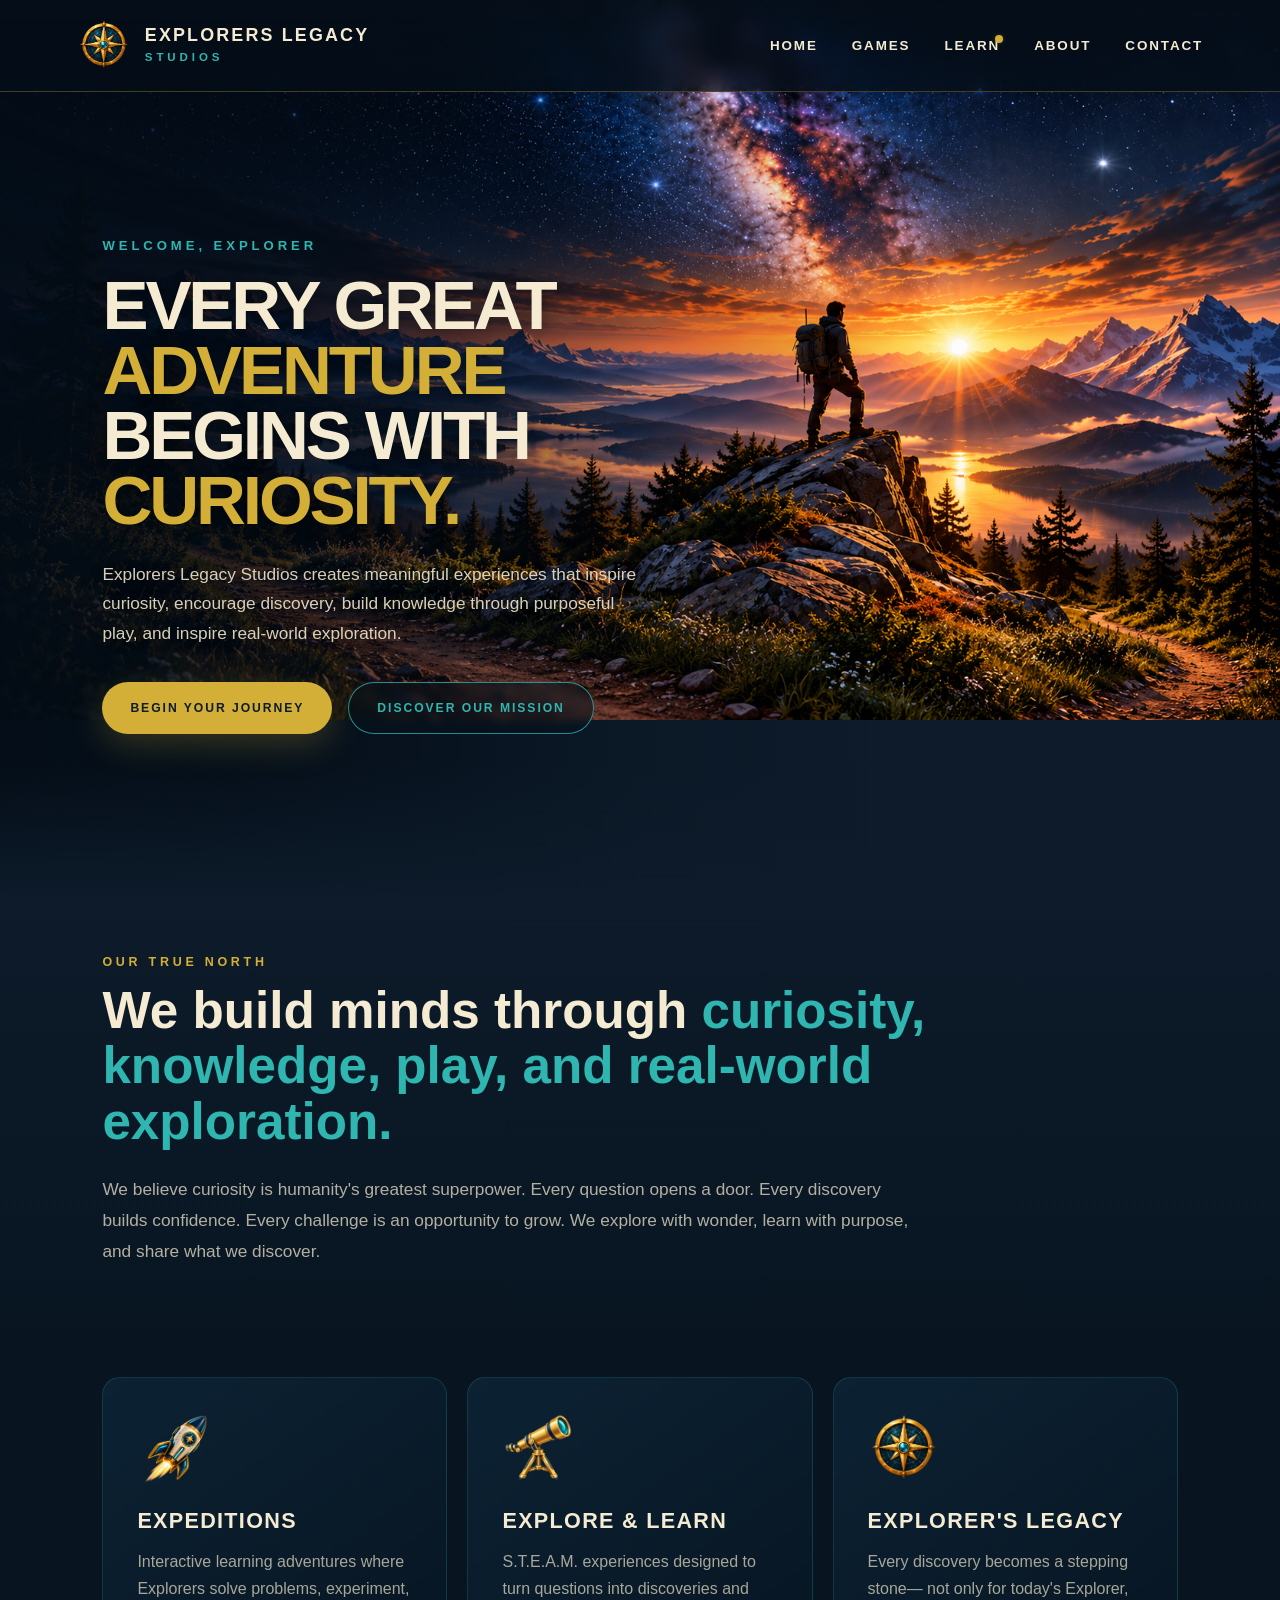
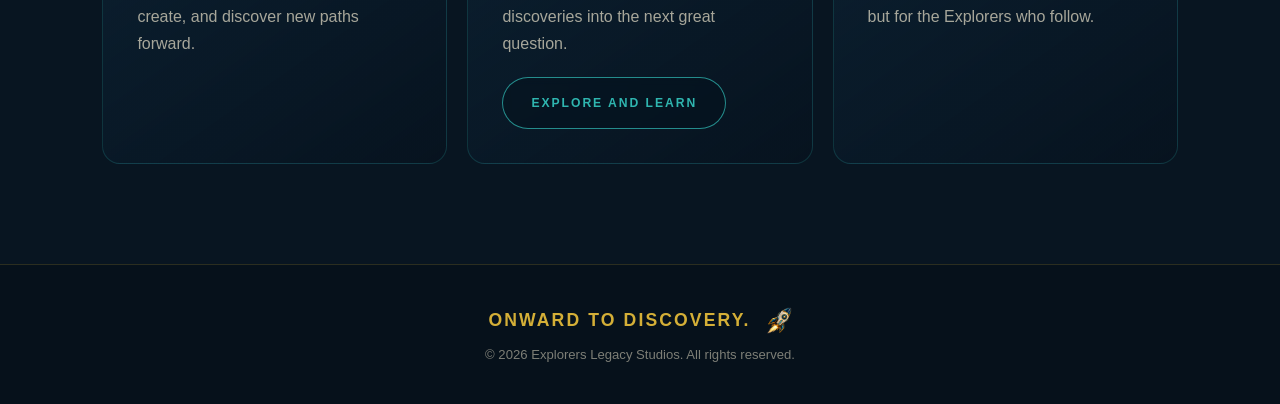
==== index.html @ c5f92fa6 "Position new-content indicator at the upper-right corner of Learn's final letter" ====
<!DOCTYPE html>
<html lang="en">

<head>
  <meta charset="UTF-8">

  <meta
    name="viewport"
    content="width=device-width, initial-scale=1.0"
  >

  <title>
    Explorers Legacy Studios | Onward to Discovery
  </title>

  <meta
    name="description"
    content="Explorers Legacy Studios builds minds through curiosity, knowledge, play, and real-world exploration."
  >

  <style>

    /* =========================================================
       EXPLORERS LEGACY STUDIOS
       OFFICIAL WEBSITE
       Homepage v2.0
       ========================================================= */

    :root {

      --deep-space: #0D1B2A;
      --ocean-blue: #1B4F72;
      --discovery-teal: #2FB6B0;
      --explorer-gold: #D4AF37;
      --maple-ivory: #F4EBD2;
      --white: #FFFFFF;

      --nav-height: 92px;
    }


    /* =========================================================
       GLOBAL
       ========================================================= */

    * {
      box-sizing: border-box;
      margin: 0;
      padding: 0;
    }

    html {
      scroll-behavior: smooth;
    }

    body {

      min-height: 100vh;

      background:
        var(--deep-space);

      color:
        var(--maple-ivory);

      font-family:
        Arial,
        Helvetica,
        sans-serif;

      overflow-x: hidden;
    }

    a {
      color: inherit;
      text-decoration: none;
    }


    /* =========================================================
       NAVIGATION
       ========================================================= */

    .site-header {

      position: fixed;

      top: 0;
      left: 0;

      width: 100%;
      height: var(--nav-height);

      z-index: 1000;

      display: flex;

      align-items: center;
      justify-content: space-between;

      padding:
        0 6%;

      background:
        linear-gradient(
          180deg,
          rgba(5, 14, 24, 0.94),
          rgba(5, 14, 24, 0.70)
        );

      border-bottom:
        1px solid
        rgba(212, 175, 55, 0.30);

      backdrop-filter:
        blur(8px);
    }


    /* =========================================================
       BRAND
       ========================================================= */

    .brand {

      display: flex;

      align-items: center;

      gap: 14px;
    }


    /*
       Temporary compass mark.

       We will replace this with the official
       Explorer's Legacy emblem asset.
    */

    .compass-mark {

    position: relative;

    width: 54px;
    height: 54px;

    display: grid;

    place-items: center;
}

.brand-copy {

      display: flex;

      flex-direction:
        column;

      line-height:
        1;
    }
      
 .compass-mark img {
    width: 54px;
    height: 54px;
    object-fit: contain;
    display: block;
}

    .brand-name {

      color:
        var(--maple-ivory);

      font-size:
        1.12rem;

      font-weight:
        800;

      letter-spacing:
        0.12em;

      text-transform:
        uppercase;
    }


    .brand-subtitle {

      margin-top:
        7px;

      color:
        var(--discovery-teal);

      font-size:
        0.72rem;

      font-weight:
        700;

      letter-spacing:
        0.34em;

      text-transform:
        uppercase;
    }


    /* =========================================================
       MAIN NAVIGATION
       ========================================================= */

    .main-nav {

      display:
        flex;

      align-items:
        center;

      gap:
        34px;
    }


    .main-nav a {

      position:
        relative;

      padding:
        12px 0;

      color:
        var(--maple-ivory);

      font-size:
        0.84rem;

      font-weight:
        700;

      letter-spacing:
        0.14em;

      text-transform:
        uppercase;

      transition:
        color 0.25s ease;
    }


    .main-nav a::after {

      content: "";

      position:
        absolute;

      left:
        0;

      bottom:
        4px;

      width:
        0;

      height:
        2px;

      background:
        var(--explorer-gold);

      transition:
        width 0.25s ease;
    }


    .main-nav a:hover {

      color:
        var(--explorer-gold);
    }


    .main-nav a:hover::after {

      width:
        100%;
    }


    /* =========================================================
       HERO
       ========================================================= */

    .hero {

      position:
        relative;

      min-height:
    100vh;

      display:
        flex;

      align-items:
        center;

      padding:

        calc(var(--nav-height) + 45px)

        8%

        65px;

      overflow:
        hidden;

      /*
         OFFICIAL HOMEPAGE HERO ARTWORK
      */

      background-image:

        linear-gradient(
          90deg,

          rgba(3, 12, 22, 0.92) 0%,

          rgba(3, 12, 22, 0.82) 18%,

          rgba(3, 12, 22, 0.54) 34%,

          rgba(3, 12, 22, 0.15) 51%,

          rgba(3, 12, 22, 0.00) 70%
        ),

        url(
    "assets/images/els-homepage-hero.png"
);

background-size:
    100% auto;

background-position:
    center top;

      background-repeat:
        no-repeat;

      background-color:
        var(--deep-space);
    }


    /*
       Subtle bottom fade allows the hero
       to transition naturally into the
       next section.
    */

    .hero::after {

      content: "";

      position:
        absolute;

      left:
        0;

      right:
        0;

      bottom:
        0;

      height:
        140px;

      pointer-events:
        none;

      background:

        linear-gradient(
          to bottom,

          rgba(13, 27, 42, 0),

          var(--deep-space)
        );
    }


    /* =========================================================
       HERO CONTENT
       ========================================================= */

    .hero-content {

      position:
        relative;

      z-index:
        10;

      width:
        min(620px, 100%);
    }


    .eyebrow {

      margin-bottom:
        20px;

      color:
        var(--discovery-teal);

      font-size:
        0.82rem;

      font-weight:
        800;

      letter-spacing:
        0.30em;

      text-transform:
        uppercase;
    }


    .hero h1 {

      max-width:
        620px;

      color:
        var(--maple-ivory);

      font-size:
        clamp(
          3rem,
          5.4vw,
          5.9rem
        );

      line-height:
        0.94;

      letter-spacing:
        -0.045em;

      text-transform:
        uppercase;

      text-shadow:
        0 3px 18px
        rgba(0, 0, 0, 0.45);
    }


    .hero h1 .gold {

      color:
        var(--explorer-gold);
    }


    .hero-description {

      max-width:
        550px;

      margin-top:
        27px;

      color:
        rgba(244, 235, 210, 0.88);

      font-size:
        clamp(
          1rem,
          1.35vw,
          1.18rem
        );

      line-height:
        1.7;

      text-shadow:
        0 2px 12px
        rgba(0, 0, 0, 0.65);
    }


    /* =========================================================
       HERO BUTTONS
       ========================================================= */

    .hero-actions {

      display:
        flex;

      flex-wrap:
        wrap;

      gap:
        16px;

      margin-top:
        34px;
    }


    .button {

      display:
        inline-flex;

      align-items:
        center;

      justify-content:
        center;

      min-height:
        52px;

      padding:
        0 28px;

      border-radius:
        999px;

      font-size:
        0.76rem;

      font-weight:
        900;

      letter-spacing:
        0.16em;

      text-transform:
        uppercase;

      transition:

        transform 0.20s ease,

        box-shadow 0.20s ease,

        background 0.20s ease;
    }


    .button-primary {

      background:
        var(--explorer-gold);

      color:
        var(--deep-space);

      box-shadow:
        0 10px 35px
        rgba(212, 175, 55, 0.24);
    }


    .button-primary:hover {

      transform:
        translateY(-2px);

      box-shadow:
        0 14px 42px
        rgba(212, 175, 55, 0.38);
    }


    .button-secondary {

      border:
        1px solid
        rgba(47, 182, 176, 0.75);

      color:
        var(--discovery-teal);

      background:
        rgba(5, 18, 29, 0.52);

      backdrop-filter:
        blur(4px);
    }


    .button-secondary:hover {

      transform:
        translateY(-2px);

      background:
        rgba(47, 182, 176, 0.12);
    }


    /* =========================================================
       TRUE NORTH
       ========================================================= */

    .true-north {
    position: relative;
    z-index: 20;

    padding: 55px 8% 90px;

    background:
        linear-gradient(
            180deg,
            var(--deep-space),
            #081521
        );
}


    .section-inner {

      width:
        min(1180px, 100%);

      margin:
        0 auto;
    }


    .section-label {

      margin-bottom:
        14px;

      color:
        var(--explorer-gold);

      font-size:
        0.78rem;

      font-weight:
        800;

      letter-spacing:
        0.30em;

      text-transform:
        uppercase;
    }


    .true-north h2 {

      max-width:
        900px;

      color:
        var(--maple-ivory);

      font-size:
        clamp(
          2rem,
          4vw,
          4rem
        );

      line-height:
        1.08;
    }


    .true-north h2 span {

      color:
        var(--discovery-teal);
    }


    .true-north p {

      max-width:
        820px;

      margin-top:
        25px;

      color:
        rgba(244, 235, 210, 0.72);

      font-size:
        1.08rem;

      line-height:
        1.8;
    }


    /* =========================================================
       DISCOVERY PATHS
       ========================================================= */

    .discoveries {

      padding:
        20px 8% 100px;

      background:
        #081521;
    }


    .discovery-grid {

      display:
        grid;

      grid-template-columns:
        repeat(3, 1fr);

      gap:
        20px;

      width:
        min(1180px, 100%);

      margin:
        0 auto;
    }


    .discovery-card {

      min-height:
        260px;

      padding:
        34px;

      border:
        1px solid
        rgba(47, 182, 176, 0.20);

      border-radius:
        18px;

      background:

        linear-gradient(
          145deg,

          rgba(27, 79, 114, 0.23),

          rgba(7, 19, 31, 0.88)
        );

      transition:

        transform 0.25s ease,

        border-color 0.25s ease;
    }


    .discovery-card:hover {

      transform:
        translateY(-5px);

      border-color:
        rgba(212, 175, 55, 0.55);
    }


    .card-icon {

      margin-bottom:
        24px;

      color:
        var(--explorer-gold);

      font-size:
        2rem;
    }

    .card-icon-image {
    width: 72px;
    height: 72px;
    object-fit: contain;
    display: block;
}

    .discovery-card h3 {

      margin-bottom:
        14px;

      color:
        var(--maple-ivory);

      font-size:
        1.35rem;

      text-transform:
        uppercase;

      letter-spacing:
        0.06em;
    }


    .discovery-card p {

      color:
        rgba(244, 235, 210, 0.67);

      line-height:
        1.7;
    }


    /* =========================================================
       FOOTER
       ========================================================= */

    footer {

      padding:
        42px 8%;

      text-align:
        center;

      background:
        #06111b;

      border-top:
        1px solid
        rgba(212, 175, 55, 0.18);
    }


    .footer-motto {

      color:
        var(--explorer-gold);

      font-size:
        1.1rem;

      font-weight:
        800;

      letter-spacing:
        0.12em;

      text-transform:
        uppercase;
    }
    .footer-rocket {
    width: 28px;
    height: 28px;
    object-fit: contain;
    vertical-align: middle;
    margin-left: 6px;
}


    .footer-copy {

      margin-top:
        12px;

      color:
        rgba(244, 235, 210, 0.50);

      font-size:
        0.82rem;
    }


    /* =========================================================
       TABLET
       ========================================================= */

    @media (max-width: 900px) {

      .site-header {

        height:
          auto;

        min-height:
          82px;

        padding:
          14px 5%;
      }


      .brand-name {

        font-size:
          0.90rem;
      }


      .brand-subtitle {

        font-size:
          0.61rem;
      }


      .main-nav {

        display:
          none;
      }


      .hero {

        padding:

          140px

          7%

          80px;

        background-position:
          62% center;

        background-image:

          linear-gradient(
            90deg,

            rgba(3, 12, 22, 0.94) 0%,

            rgba(3, 12, 22, 0.76) 40%,

            rgba(3, 12, 22, 0.20) 75%
          ),

          url(
            "assets/images/els-homepage-hero.png"
          );
      }


      .hero-content {

        width:
          min(560px, 100%);
      }


      .discovery-grid {

        grid-template-columns:
          1fr;
      }

    }


    /* =========================================================
       MOBILE
       ========================================================= */

    @media (max-width: 520px) {

      .compass-mark {
    width: 44px;
    height: 44px;
    font-size: 24px;
}

.compass-mark img {
    width: 44px;
    height: 44px;
}


      .brand-name {

        font-size:
          0.76rem;
      }


      .brand-subtitle {

        letter-spacing:
          0.20em;
      }


      .hero {

        min-height:
          100svh;

        background-position:
          61% center;

        background-image:

          linear-gradient(
            90deg,

            rgba(3, 12, 22, 0.94),

            rgba(3, 12, 22, 0.72)
          ),

          url(
            "assets/images/els-homepage-hero.png"
          );
      }


      .hero h1 {

        font-size:
          clamp(
            2.65rem,
            14vw,
            4rem
          );
      }


      .hero-actions {

        flex-direction:
          column;
      }


      .button {

        width:
          100%;
      }

    }

  
/* Keep every navigation destination available at narrow widths. */
html { scroll-padding-top: calc(var(--nav-height) + 24px); }
.main-nav a { display: inline-flex; align-items: center; min-height: 44px; }
.site-header a:focus-visible { outline: 3px solid var(--explorer-gold); outline-offset: 3px; border-radius: 4px; }
@media (max-width: 900px) {
  .site-header { position: relative; height: auto; flex-direction: column; gap: 12px; padding: 14px 5%; background-color: var(--deep-space); }
  .main-nav { display: flex; width: 100%; flex-wrap: wrap; justify-content: center; gap: 4px; }
  .main-nav a { display: inline-flex; align-items: center; justify-content: center; min-height: 44px; padding: 0 8px; font-size: .8rem; letter-spacing: .08em; }
  .hero { padding-top: 48px; }
  html { scroll-padding-top: 16px; }
}

/* Portrait phone preview: reduce shading without changing landscape. */
@media (max-width: 600px) and (orientation: portrait) {
 .hero { background-image: linear-gradient(90deg, rgba(3,12,22,0.41), rgba(3,12,22,0.28)), url("assets/images/els-homepage-hero.png"); }
}

/* Reveal the keyboard shortcut when focused. */
.skip-link { position: fixed; top: 12px; left: 12px; z-index: 2000; transform: translateY(calc(-100% - 24px)); padding: 12px 18px; background: #F4EBD2; color: #0D1B2A; font-weight: 700; border: 2px solid #0D1B2A; border-radius: 4px; }
.skip-link:focus { transform: none; outline: 3px solid #D4AF37; outline-offset: 3px; }
#main-content:focus { outline: 3px solid #D4AF37; outline-offset: -3px; }

#learn-newest-link{position:relative}.learn-label{line-height:1}.learn-final-letter{position:relative;display:inline-block}.main-nav .new-content-dot{position:absolute;right:-3px;top:-4px;width:8px;height:8px;border-radius:50%;background:#d4af37;box-shadow:0 0 5px rgba(212,175,55,.25);pointer-events:none}.new-content-dot[hidden]{display:none}
</style>
</head>


<body>
  <a class="skip-link" href="#main-content">Skip to content</a>


  <!-- =======================================================
       NAVIGATION
       ======================================================= -->

  <header class="site-header">

    <a
      class="brand"
      href="#home"
      aria-label="Explorers Legacy Studios Home"
    >

      <div class="compass-mark">
    <img
        src="assets/images/explorer_compass_circle.png"
        alt="Explorer's Compass"
    >
</div>

      <div class="brand-copy">

        <span class="brand-name">
          Explorers Legacy
        </span>

        <span class="brand-subtitle">
          Studios
        </span>

      </div>

    </a>


    <nav
      class="main-nav"
      aria-label="Main navigation"
    >

      <a href="#home">
        Home
      </a>

      <a href="#games">
        Games
      </a>

      <span class="nav-learn-group"><a id="learn-newest-link" href="learn.html#sky-viewpoint" data-content-version="learn-2026-10-08" aria-label="Learn: newest articles"><span class="learn-label">Lear<span class="learn-final-letter">n<span class="new-content-dot" aria-hidden="true"></span></span></span></a></span>

      <a href="about.html">
        About
      </a>

      <a href="#contact">
        Contact
      </a>

    </nav>

  </header>


  <!-- =======================================================
       HERO
       ======================================================= -->

  <main id="main-content" tabindex="-1">

    <section
      class="hero"
      id="home"
    >

      <div class="hero-content">

        <div class="eyebrow">
          Welcome, Explorer
        </div>


        <h1>

          Every Great

          <span class="gold">
            Adventure
          </span>

          Begins With

          <span class="gold">
            Curiosity.
          </span>

        </h1>


        <p class="hero-description">

          Explorers Legacy Studios creates meaningful
          experiences that inspire curiosity, encourage
          discovery, build knowledge through purposeful
          play, and inspire real-world exploration.

        </p>


        <div class="hero-actions">

          <a
            class="button button-primary"
            href="#games"
          >
            Begin Your Journey
          </a>


          <a
            class="button button-secondary"
            href="about.html"
          >
            Discover Our Mission
          </a>

        </div>

      </div>

    </section>


    <!-- =====================================================
         TRUE NORTH
         ===================================================== -->

    <section
      class="true-north"
      id="about"
    >

      <div class="section-inner">

        <div class="section-label">
          Our True North
        </div>


        <h2>

          We build minds through

          <span>
            curiosity, knowledge, play, and real-world exploration.
          </span>

        </h2>


        <p>

          We believe curiosity is humanity's greatest
          superpower. Every question opens a door.
          Every discovery builds confidence. Every
          challenge is an opportunity to grow. We
          explore with wonder, learn with purpose,
          and share what we discover.

        </p>

      </div>

    </section>


    <!-- =====================================================
         DISCOVERY PATHS
         ===================================================== -->

    <section
      class="discoveries"
      id="games"
    >

      <div class="discovery-grid">


        <article class="discovery-card">

          <div class="card-icon">
  <img
    src="assets/images/eli_rocket.png"
    alt="Explorers Legacy rocket"
    class="card-icon-image"
  >
</div>

          <h3>
            Expeditions
          </h3>

          <p>

            Interactive learning adventures where
            Explorers solve problems, experiment,
            create, and discover new paths forward.

          </p>

        </article>


        <article
          class="discovery-card"
          id="learn"
        >

          <div class="card-icon">
  <img
    src="assets/images/observatory_telescope_icon.png"
    alt="Explorer's Legacy Telescope"
    class="card-icon-image"
  >
</div>

          <h3>
            Explore & Learn
          </h3>

          <p>

            S.T.E.A.M. experiences designed to turn
            questions into discoveries and discoveries
            into the next great question.

          </p>
<p style="margin-top:20px"><a class="button button-secondary" href="learn.html">Explore and Learn</a></p>

        </article>


        <article class="discovery-card">

          <div class="card-icon">
  <img
    src="assets/images/explorer_compass_circle.png"
    alt="Explorer's Compass"
    class="card-icon-image"
  >
</div>

          <h3>
            Explorer's Legacy
          </h3>

          <p>

            Every discovery becomes a stepping stone—
            not only for today's Explorer, but for the
            Explorers who follow.

          </p>

        </article>


      </div>

    </section>

  </main>


  <!-- =======================================================
       FOOTER
       ======================================================= -->

  <footer id="contact">

    <div class="footer-motto">
      Onward to Discovery. 
      <img
  src="assets/images/eli_rocket.png"
  alt=""
  class="footer-rocket"
>
    </div>


    <div class="footer-copy">

      © 2026 Explorers Legacy Studios.
      All rights reserved.

    </div>

  </footer>



<script>
  // Explicit focus transfer supplements the native anchor for keyboard users.
  document.querySelector('.skip-link').addEventListener('click', function (event) {
    var mainContent = document.getElementById('main-content');
    if (!mainContent) return;
    event.preventDefault();
    mainContent.focus({ preventScroll: true });
    mainContent.scrollIntoView({ block: 'start', behavior: 'instant' });
  });
</script>

<script>(function(){var link=document.getElementById("learn-newest-link");if(!link)return;var dot=link.querySelector(".new-content-dot");var key="els-learn-seen";var version=link.dataset.contentVersion;try{dot.hidden=localStorage.getItem(key)===version;}catch(e){}link.title=dot.hidden?"Explore Learn articles":"New Learn articles available";link.addEventListener("click",function(){dot.hidden=true;try{localStorage.setItem(key,version);}catch(e){}});})();</script></body>

</html>
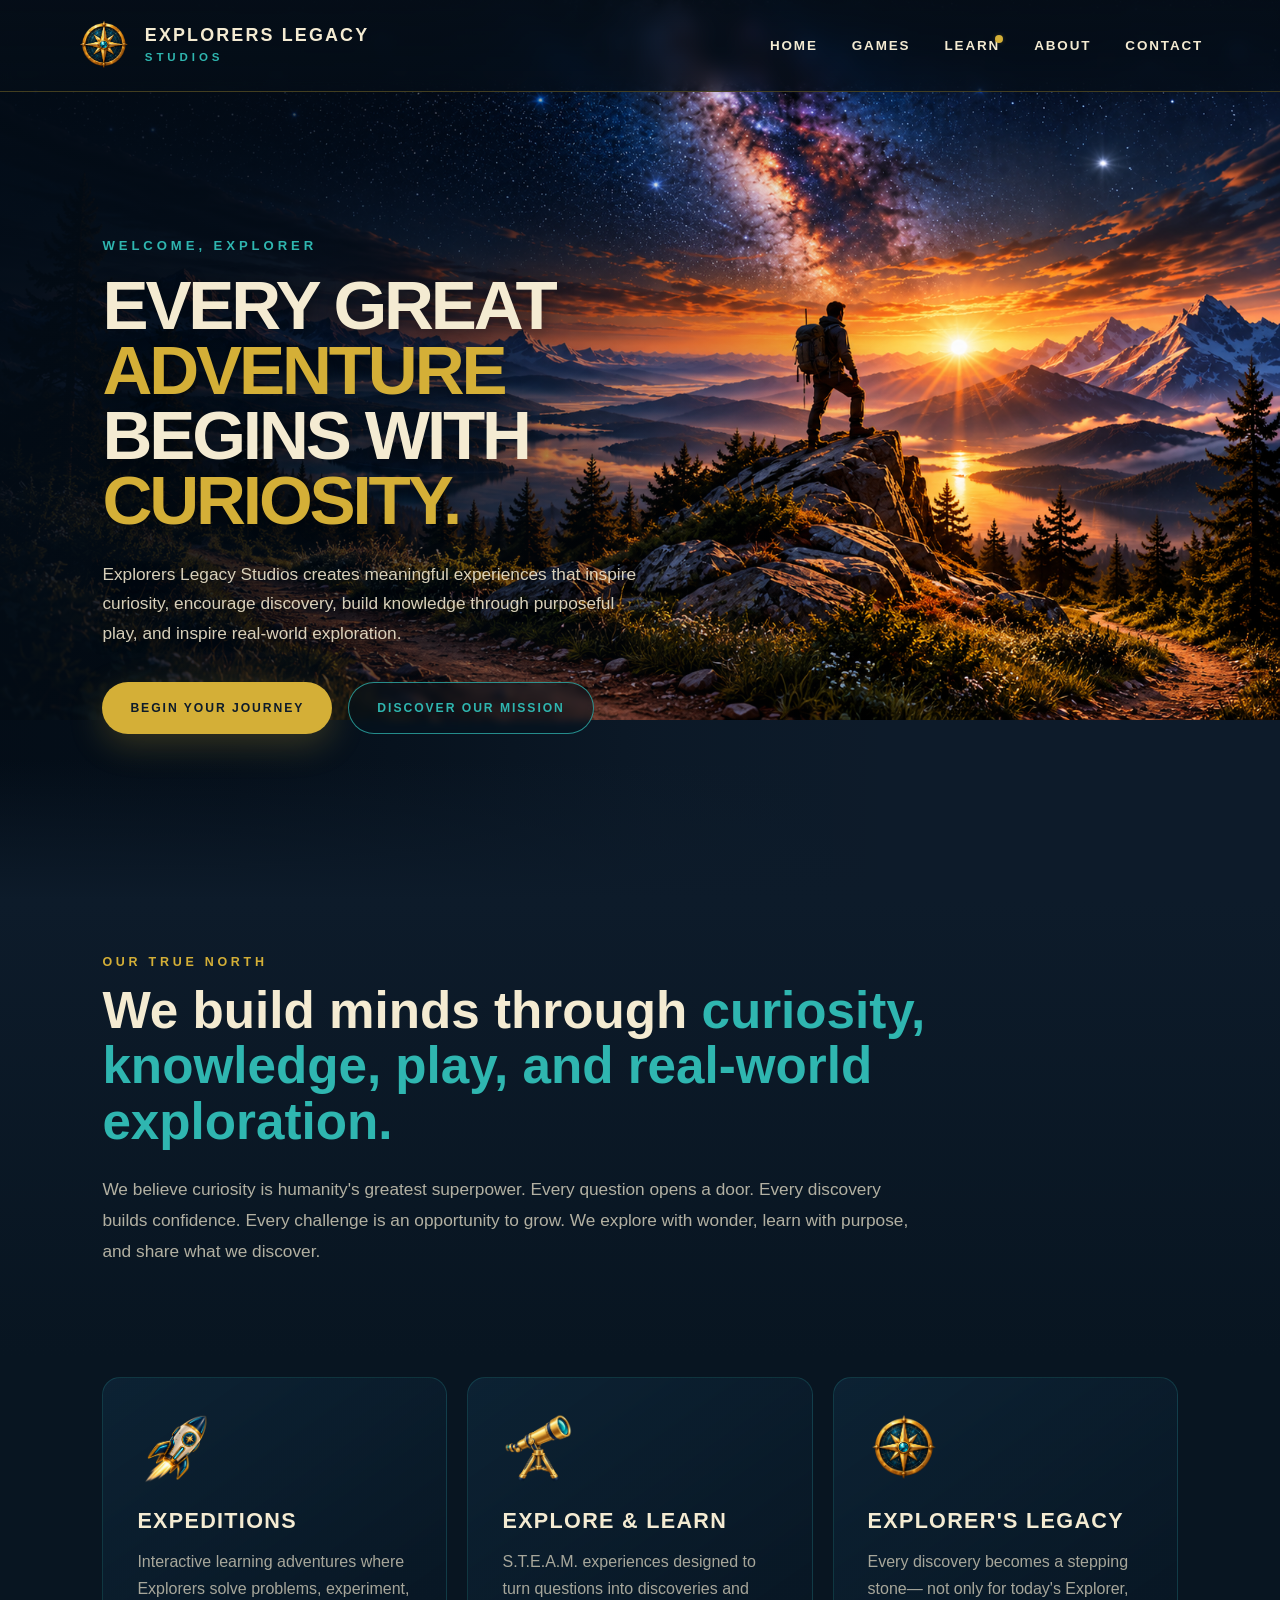
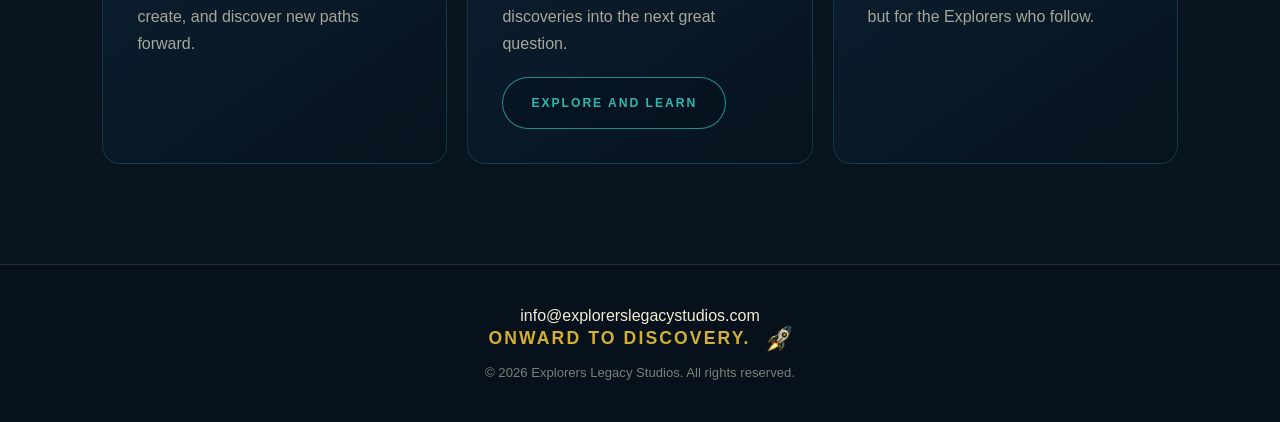
==== commit 582b5079: "Add ELS contact email" ====
--- a/index.html
+++ b/index.html
@@ -1,1074 +1,1074 @@
-<!DOCTYPE html>
-<html lang="en">
-
-<head>
-  <meta charset="UTF-8">
-
-  <meta
-    name="viewport"
-    content="width=device-width, initial-scale=1.0"
-  >
-
-  <title>
-    Explorers Legacy Studios | Onward to Discovery
-  </title>
-
-  <meta
-    name="description"
-    content="Explorers Legacy Studios builds minds through curiosity, knowledge, play, and real-world exploration."
-  >
-
-  <style>
-
-    /* =========================================================
-       EXPLORERS LEGACY STUDIOS
-       OFFICIAL WEBSITE
-       Homepage v2.0
-       ========================================================= */
-
-    :root {
-
-      --deep-space: #0D1B2A;
-      --ocean-blue: #1B4F72;
-      --discovery-teal: #2FB6B0;
-      --explorer-gold: #D4AF37;
-      --maple-ivory: #F4EBD2;
-      --white: #FFFFFF;
-
-      --nav-height: 92px;
-    }
-
-
-    /* =========================================================
-       GLOBAL
-       ========================================================= */
-
-    * {
-      box-sizing: border-box;
-      margin: 0;
-      padding: 0;
-    }
-
-    html {
-      scroll-behavior: smooth;
-    }
-
-    body {
-
-      min-height: 100vh;
-
-      background:
-        var(--deep-space);
-
-      color:
-        var(--maple-ivory);
-
-      font-family:
-        Arial,
-        Helvetica,
-        sans-serif;
-
-      overflow-x: hidden;
-    }
-
-    a {
-      color: inherit;
-      text-decoration: none;
-    }
-
-
-    /* =========================================================
-       NAVIGATION
-       ========================================================= */
-
-    .site-header {
-
-      position: fixed;
-
-      top: 0;
-      left: 0;
-
-      width: 100%;
-      height: var(--nav-height);
-
-      z-index: 1000;
-
-      display: flex;
-
-      align-items: center;
-      justify-content: space-between;
-
-      padding:
-        0 6%;
-
-      background:
-        linear-gradient(
-          180deg,
-          rgba(5, 14, 24, 0.94),
-          rgba(5, 14, 24, 0.70)
-        );
-
-      border-bottom:
-        1px solid
-        rgba(212, 175, 55, 0.30);
-
-      backdrop-filter:
-        blur(8px);
-    }
-
-
-    /* =========================================================
-       BRAND
-       ========================================================= */
-
-    .brand {
-
-      display: flex;
-
-      align-items: center;
-
-      gap: 14px;
-    }
-
-
-    /*
-       Temporary compass mark.
-
-       We will replace this with the official
-       Explorer's Legacy emblem asset.
-    */
-
-    .compass-mark {
-
-    position: relative;
-
-    width: 54px;
-    height: 54px;
-
-    display: grid;
-
-    place-items: center;
-}
-
-.brand-copy {
-
-      display: flex;
-
-      flex-direction:
-        column;
-
-      line-height:
-        1;
-    }
-      
- .compass-mark img {
-    width: 54px;
-    height: 54px;
-    object-fit: contain;
-    display: block;
-}
-
-    .brand-name {
-
-      color:
-        var(--maple-ivory);
-
-      font-size:
-        1.12rem;
-
-      font-weight:
-        800;
-
-      letter-spacing:
-        0.12em;
-
-      text-transform:
-        uppercase;
-    }
-
-
-    .brand-subtitle {
-
-      margin-top:
-        7px;
-
-      color:
-        var(--discovery-teal);
-
-      font-size:
-        0.72rem;
-
-      font-weight:
-        700;
-
-      letter-spacing:
-        0.34em;
-
-      text-transform:
-        uppercase;
-    }
-
-
-    /* =========================================================
-       MAIN NAVIGATION
-       ========================================================= */
-
-    .main-nav {
-
-      display:
-        flex;
-
-      align-items:
-        center;
-
-      gap:
-        34px;
-    }
-
-
-    .main-nav a {
-
-      position:
-        relative;
-
-      padding:
-        12px 0;
-
-      color:
-        var(--maple-ivory);
-
-      font-size:
-        0.84rem;
-
-      font-weight:
-        700;
-
-      letter-spacing:
-        0.14em;
-
-      text-transform:
-        uppercase;
-
-      transition:
-        color 0.25s ease;
-    }
-
-
-    .main-nav a::after {
-
-      content: "";
-
-      position:
-        absolute;
-
-      left:
-        0;
-
-      bottom:
-        4px;
-
-      width:
-        0;
-
-      height:
-        2px;
-
-      background:
-        var(--explorer-gold);
-
-      transition:
-        width 0.25s ease;
-    }
-
-
-    .main-nav a:hover {
-
-      color:
-        var(--explorer-gold);
-    }
-
-
-    .main-nav a:hover::after {
-
-      width:
-        100%;
-    }
-
-
-    /* =========================================================
-       HERO
-       ========================================================= */
-
-    .hero {
-
-      position:
-        relative;
-
-      min-height:
-    100vh;
-
-      display:
-        flex;
-
-      align-items:
-        center;
-
-      padding:
-
-        calc(var(--nav-height) + 45px)
-
-        8%
-
-        65px;
-
-      overflow:
-        hidden;
-
-      /*
-         OFFICIAL HOMEPAGE HERO ARTWORK
-      */
-
-      background-image:
-
-        linear-gradient(
-          90deg,
-
-          rgba(3, 12, 22, 0.92) 0%,
-
-          rgba(3, 12, 22, 0.82) 18%,
-
-          rgba(3, 12, 22, 0.54) 34%,
-
-          rgba(3, 12, 22, 0.15) 51%,
-
-          rgba(3, 12, 22, 0.00) 70%
-        ),
-
-        url(
-    "assets/images/els-homepage-hero.png"
-);
-
-background-size:
-    100% auto;
-
-background-position:
-    center top;
-
-      background-repeat:
-        no-repeat;
-
-      background-color:
-        var(--deep-space);
-    }
-
-
-    /*
-       Subtle bottom fade allows the hero
-       to transition naturally into the
-       next section.
-    */
-
-    .hero::after {
-
-      content: "";
-
-      position:
-        absolute;
-
-      left:
-        0;
-
-      right:
-        0;
-
-      bottom:
-        0;
-
-      height:
-        140px;
-
-      pointer-events:
-        none;
-
-      background:
-
-        linear-gradient(
-          to bottom,
-
-          rgba(13, 27, 42, 0),
-
-          var(--deep-space)
-        );
-    }
-
-
-    /* =========================================================
-       HERO CONTENT
-       ========================================================= */
-
-    .hero-content {
-
-      position:
-        relative;
-
-      z-index:
-        10;
-
-      width:
-        min(620px, 100%);
-    }
-
-
-    .eyebrow {
-
-      margin-bottom:
-        20px;
-
-      color:
-        var(--discovery-teal);
-
-      font-size:
-        0.82rem;
-
-      font-weight:
-        800;
-
-      letter-spacing:
-        0.30em;
-
-      text-transform:
-        uppercase;
-    }
-
-
-    .hero h1 {
-
-      max-width:
-        620px;
-
-      color:
-        var(--maple-ivory);
-
-      font-size:
-        clamp(
-          3rem,
-          5.4vw,
-          5.9rem
-        );
-
-      line-height:
-        0.94;
-
-      letter-spacing:
-        -0.045em;
-
-      text-transform:
-        uppercase;
-
-      text-shadow:
-        0 3px 18px
-        rgba(0, 0, 0, 0.45);
-    }
-
-
-    .hero h1 .gold {
-
-      color:
-        var(--explorer-gold);
-    }
-
-
-    .hero-description {
-
-      max-width:
-        550px;
-
-      margin-top:
-        27px;
-
-      color:
-        rgba(244, 235, 210, 0.88);
-
-      font-size:
-        clamp(
-          1rem,
-          1.35vw,
-          1.18rem
-        );
-
-      line-height:
-        1.7;
-
-      text-shadow:
-        0 2px 12px
-        rgba(0, 0, 0, 0.65);
-    }
-
-
-    /* =========================================================
-       HERO BUTTONS
-       ========================================================= */
-
-    .hero-actions {
-
-      display:
-        flex;
-
-      flex-wrap:
-        wrap;
-
-      gap:
-        16px;
-
-      margin-top:
-        34px;
-    }
-
-
-    .button {
-
-      display:
-        inline-flex;
-
-      align-items:
-        center;
-
-      justify-content:
-        center;
-
-      min-height:
-        52px;
-
-      padding:
-        0 28px;
-
-      border-radius:
-        999px;
-
-      font-size:
-        0.76rem;
-
-      font-weight:
-        900;
-
-      letter-spacing:
-        0.16em;
-
-      text-transform:
-        uppercase;
-
-      transition:
-
-        transform 0.20s ease,
-
-        box-shadow 0.20s ease,
-
-        background 0.20s ease;
-    }
-
-
-    .button-primary {
-
-      background:
-        var(--explorer-gold);
-
-      color:
-        var(--deep-space);
-
-      box-shadow:
-        0 10px 35px
-        rgba(212, 175, 55, 0.24);
-    }
-
-
-    .button-primary:hover {
-
-      transform:
-        translateY(-2px);
-
-      box-shadow:
-        0 14px 42px
-        rgba(212, 175, 55, 0.38);
-    }
-
-
-    .button-secondary {
-
-      border:
-        1px solid
-        rgba(47, 182, 176, 0.75);
-
-      color:
-        var(--discovery-teal);
-
-      background:
-        rgba(5, 18, 29, 0.52);
-
-      backdrop-filter:
-        blur(4px);
-    }
-
-
-    .button-secondary:hover {
-
-      transform:
-        translateY(-2px);
-
-      background:
-        rgba(47, 182, 176, 0.12);
-    }
-
-
-    /* =========================================================
-       TRUE NORTH
-       ========================================================= */
-
-    .true-north {
-    position: relative;
-    z-index: 20;
-
-    padding: 55px 8% 90px;
-
-    background:
-        linear-gradient(
-            180deg,
-            var(--deep-space),
-            #081521
-        );
-}
-
-
-    .section-inner {
-
-      width:
-        min(1180px, 100%);
-
-      margin:
-        0 auto;
-    }
-
-
-    .section-label {
-
-      margin-bottom:
-        14px;
-
-      color:
-        var(--explorer-gold);
-
-      font-size:
-        0.78rem;
-
-      font-weight:
-        800;
-
-      letter-spacing:
-        0.30em;
-
-      text-transform:
-        uppercase;
-    }
-
-
-    .true-north h2 {
-
-      max-width:
-        900px;
-
-      color:
-        var(--maple-ivory);
-
-      font-size:
-        clamp(
-          2rem,
-          4vw,
-          4rem
-        );
-
-      line-height:
-        1.08;
-    }
-
-
-    .true-north h2 span {
-
-      color:
-        var(--discovery-teal);
-    }
-
-
-    .true-north p {
-
-      max-width:
-        820px;
-
-      margin-top:
-        25px;
-
-      color:
-        rgba(244, 235, 210, 0.72);
-
-      font-size:
-        1.08rem;
-
-      line-height:
-        1.8;
-    }
-
-
-    /* =========================================================
-       DISCOVERY PATHS
-       ========================================================= */
-
-    .discoveries {
-
-      padding:
-        20px 8% 100px;
-
-      background:
-        #081521;
-    }
-
-
-    .discovery-grid {
-
-      display:
-        grid;
-
-      grid-template-columns:
-        repeat(3, 1fr);
-
-      gap:
-        20px;
-
-      width:
-        min(1180px, 100%);
-
-      margin:
-        0 auto;
-    }
-
-
-    .discovery-card {
-
-      min-height:
-        260px;
-
-      padding:
-        34px;
-
-      border:
-        1px solid
-        rgba(47, 182, 176, 0.20);
-
-      border-radius:
-        18px;
-
-      background:
-
-        linear-gradient(
-          145deg,
-
-          rgba(27, 79, 114, 0.23),
-
-          rgba(7, 19, 31, 0.88)
-        );
-
-      transition:
-
-        transform 0.25s ease,
-
-        border-color 0.25s ease;
-    }
-
-
-    .discovery-card:hover {
-
-      transform:
-        translateY(-5px);
-
-      border-color:
-        rgba(212, 175, 55, 0.55);
-    }
-
-
-    .card-icon {
-
-      margin-bottom:
-        24px;
-
-      color:
-        var(--explorer-gold);
-
-      font-size:
-        2rem;
-    }
-
-    .card-icon-image {
-    width: 72px;
-    height: 72px;
-    object-fit: contain;
-    display: block;
-}
-
-    .discovery-card h3 {
-
-      margin-bottom:
-        14px;
-
-      color:
-        var(--maple-ivory);
-
-      font-size:
-        1.35rem;
-
-      text-transform:
-        uppercase;
-
-      letter-spacing:
-        0.06em;
-    }
-
-
-    .discovery-card p {
-
-      color:
-        rgba(244, 235, 210, 0.67);
-
-      line-height:
-        1.7;
-    }
-
-
-    /* =========================================================
-       FOOTER
-       ========================================================= */
-
-    footer {
-
-      padding:
-        42px 8%;
-
-      text-align:
-        center;
-
-      background:
-        #06111b;
-
-      border-top:
-        1px solid
-        rgba(212, 175, 55, 0.18);
-    }
-
-
-    .footer-motto {
-
-      color:
-        var(--explorer-gold);
-
-      font-size:
-        1.1rem;
-
-      font-weight:
-        800;
-
-      letter-spacing:
-        0.12em;
-
-      text-transform:
-        uppercase;
-    }
-    .footer-rocket {
-    width: 28px;
-    height: 28px;
-    object-fit: contain;
-    vertical-align: middle;
-    margin-left: 6px;
-}
-
-
-    .footer-copy {
-
-      margin-top:
-        12px;
-
-      color:
-        rgba(244, 235, 210, 0.50);
-
-      font-size:
-        0.82rem;
-    }
-
-
-    /* =========================================================
-       TABLET
-       ========================================================= */
-
-    @media (max-width: 900px) {
-
-      .site-header {
-
-        height:
-          auto;
-
-        min-height:
-          82px;
-
-        padding:
-          14px 5%;
-      }
-
-
-      .brand-name {
-
-        font-size:
-          0.90rem;
-      }
-
-
-      .brand-subtitle {
-
-        font-size:
-          0.61rem;
-      }
-
-
-      .main-nav {
-
-        display:
-          none;
-      }
-
-
-      .hero {
-
-        padding:
-
-          140px
-
-          7%
-
-          80px;
-
-        background-position:
-          62% center;
-
-        background-image:
-
-          linear-gradient(
-            90deg,
-
-            rgba(3, 12, 22, 0.94) 0%,
-
-            rgba(3, 12, 22, 0.76) 40%,
-
-            rgba(3, 12, 22, 0.20) 75%
-          ),
-
-          url(
-            "assets/images/els-homepage-hero.png"
-          );
-      }
-
-
-      .hero-content {
-
-        width:
-          min(560px, 100%);
-      }
-
-
-      .discovery-grid {
-
-        grid-template-columns:
-          1fr;
-      }
-
-    }
-
-
-    /* =========================================================
-       MOBILE
-       ========================================================= */
-
-    @media (max-width: 520px) {
-
-      .compass-mark {
-    width: 44px;
-    height: 44px;
-    font-size: 24px;
-}
-
-.compass-mark img {
-    width: 44px;
-    height: 44px;
-}
-
-
-      .brand-name {
-
-        font-size:
-          0.76rem;
-      }
-
-
-      .brand-subtitle {
-
-        letter-spacing:
-          0.20em;
-      }
-
-
-      .hero {
-
-        min-height:
-          100svh;
-
-        background-position:
-          61% center;
-
-        background-image:
-
-          linear-gradient(
-            90deg,
-
-            rgba(3, 12, 22, 0.94),
-
-            rgba(3, 12, 22, 0.72)
-          ),
-
-          url(
-            "assets/images/els-homepage-hero.png"
-          );
-      }
-
-
-      .hero h1 {
-
-        font-size:
-          clamp(
-            2.65rem,
-            14vw,
-            4rem
-          );
-      }
-
-
-      .hero-actions {
-
-        flex-direction:
-          column;
-      }
-
-
-      .button {
-
-        width:
-          100%;
-      }
-
-    }
-
+<!DOCTYPE html>
+<html lang="en">
+
+<head>
+  <meta charset="UTF-8">
+
+  <meta
+    name="viewport"
+    content="width=device-width, initial-scale=1.0"
+  >
+
+  <title>
+    Explorers Legacy Studios | Onward to Discovery
+  </title>
+
+  <meta
+    name="description"
+    content="Explorers Legacy Studios builds minds through curiosity, knowledge, play, and real-world exploration."
+  >
+
+  <style>
+
+    /* =========================================================
+       EXPLORERS LEGACY STUDIOS
+       OFFICIAL WEBSITE
+       Homepage v2.0
+       ========================================================= */
+
+    :root {
+
+      --deep-space: #0D1B2A;
+      --ocean-blue: #1B4F72;
+      --discovery-teal: #2FB6B0;
+      --explorer-gold: #D4AF37;
+      --maple-ivory: #F4EBD2;
+      --white: #FFFFFF;
+
+      --nav-height: 92px;
+    }
+
+
+    /* =========================================================
+       GLOBAL
+       ========================================================= */
+
+    * {
+      box-sizing: border-box;
+      margin: 0;
+      padding: 0;
+    }
+
+    html {
+      scroll-behavior: smooth;
+    }
+
+    body {
+
+      min-height: 100vh;
+
+      background:
+        var(--deep-space);
+
+      color:
+        var(--maple-ivory);
+
+      font-family:
+        Arial,
+        Helvetica,
+        sans-serif;
+
+      overflow-x: hidden;
+    }
+
+    a {
+      color: inherit;
+      text-decoration: none;
+    }
+
+
+    /* =========================================================
+       NAVIGATION
+       ========================================================= */
+
+    .site-header {
+
+      position: fixed;
+
+      top: 0;
+      left: 0;
+
+      width: 100%;
+      height: var(--nav-height);
+
+      z-index: 1000;
+
+      display: flex;
+
+      align-items: center;
+      justify-content: space-between;
+
+      padding:
+        0 6%;
+
+      background:
+        linear-gradient(
+          180deg,
+          rgba(5, 14, 24, 0.94),
+          rgba(5, 14, 24, 0.70)
+        );
+
+      border-bottom:
+        1px solid
+        rgba(212, 175, 55, 0.30);
+
+      backdrop-filter:
+        blur(8px);
+    }
+
+
+    /* =========================================================
+       BRAND
+       ========================================================= */
+
+    .brand {
+
+      display: flex;
+
+      align-items: center;
+
+      gap: 14px;
+    }
+
+
+    /*
+       Temporary compass mark.
+
+       We will replace this with the official
+       Explorer's Legacy emblem asset.
+    */
+
+    .compass-mark {
+
+    position: relative;
+
+    width: 54px;
+    height: 54px;
+
+    display: grid;
+
+    place-items: center;
+}
+
+.brand-copy {
+
+      display: flex;
+
+      flex-direction:
+        column;
+
+      line-height:
+        1;
+    }
+      
+ .compass-mark img {
+    width: 54px;
+    height: 54px;
+    object-fit: contain;
+    display: block;
+}
+
+    .brand-name {
+
+      color:
+        var(--maple-ivory);
+
+      font-size:
+        1.12rem;
+
+      font-weight:
+        800;
+
+      letter-spacing:
+        0.12em;
+
+      text-transform:
+        uppercase;
+    }
+
+
+    .brand-subtitle {
+
+      margin-top:
+        7px;
+
+      color:
+        var(--discovery-teal);
+
+      font-size:
+        0.72rem;
+
+      font-weight:
+        700;
+
+      letter-spacing:
+        0.34em;
+
+      text-transform:
+        uppercase;
+    }
+
+
+    /* =========================================================
+       MAIN NAVIGATION
+       ========================================================= */
+
+    .main-nav {
+
+      display:
+        flex;
+
+      align-items:
+        center;
+
+      gap:
+        34px;
+    }
+
+
+    .main-nav a {
+
+      position:
+        relative;
+
+      padding:
+        12px 0;
+
+      color:
+        var(--maple-ivory);
+
+      font-size:
+        0.84rem;
+
+      font-weight:
+        700;
+
+      letter-spacing:
+        0.14em;
+
+      text-transform:
+        uppercase;
+
+      transition:
+        color 0.25s ease;
+    }
+
+
+    .main-nav a::after {
+
+      content: "";
+
+      position:
+        absolute;
+
+      left:
+        0;
+
+      bottom:
+        4px;
+
+      width:
+        0;
+
+      height:
+        2px;
+
+      background:
+        var(--explorer-gold);
+
+      transition:
+        width 0.25s ease;
+    }
+
+
+    .main-nav a:hover {
+
+      color:
+        var(--explorer-gold);
+    }
+
+
+    .main-nav a:hover::after {
+
+      width:
+        100%;
+    }
+
+
+    /* =========================================================
+       HERO
+       ========================================================= */
+
+    .hero {
+
+      position:
+        relative;
+
+      min-height:
+    100vh;
+
+      display:
+        flex;
+
+      align-items:
+        center;
+
+      padding:
+
+        calc(var(--nav-height) + 45px)
+
+        8%
+
+        65px;
+
+      overflow:
+        hidden;
+
+      /*
+         OFFICIAL HOMEPAGE HERO ARTWORK
+      */
+
+      background-image:
+
+        linear-gradient(
+          90deg,
+
+          rgba(3, 12, 22, 0.92) 0%,
+
+          rgba(3, 12, 22, 0.82) 18%,
+
+          rgba(3, 12, 22, 0.54) 34%,
+
+          rgba(3, 12, 22, 0.15) 51%,
+
+          rgba(3, 12, 22, 0.00) 70%
+        ),
+
+        url(
+    "assets/images/els-homepage-hero.png"
+);
+
+background-size:
+    100% auto;
+
+background-position:
+    center top;
+
+      background-repeat:
+        no-repeat;
+
+      background-color:
+        var(--deep-space);
+    }
+
+
+    /*
+       Subtle bottom fade allows the hero
+       to transition naturally into the
+       next section.
+    */
+
+    .hero::after {
+
+      content: "";
+
+      position:
+        absolute;
+
+      left:
+        0;
+
+      right:
+        0;
+
+      bottom:
+        0;
+
+      height:
+        140px;
+
+      pointer-events:
+        none;
+
+      background:
+
+        linear-gradient(
+          to bottom,
+
+          rgba(13, 27, 42, 0),
+
+          var(--deep-space)
+        );
+    }
+
+
+    /* =========================================================
+       HERO CONTENT
+       ========================================================= */
+
+    .hero-content {
+
+      position:
+        relative;
+
+      z-index:
+        10;
+
+      width:
+        min(620px, 100%);
+    }
+
+
+    .eyebrow {
+
+      margin-bottom:
+        20px;
+
+      color:
+        var(--discovery-teal);
+
+      font-size:
+        0.82rem;
+
+      font-weight:
+        800;
+
+      letter-spacing:
+        0.30em;
+
+      text-transform:
+        uppercase;
+    }
+
+
+    .hero h1 {
+
+      max-width:
+        620px;
+
+      color:
+        var(--maple-ivory);
+
+      font-size:
+        clamp(
+          3rem,
+          5.4vw,
+          5.9rem
+        );
+
+      line-height:
+        0.94;
+
+      letter-spacing:
+        -0.045em;
+
+      text-transform:
+        uppercase;
+
+      text-shadow:
+        0 3px 18px
+        rgba(0, 0, 0, 0.45);
+    }
+
+
+    .hero h1 .gold {
+
+      color:
+        var(--explorer-gold);
+    }
+
+
+    .hero-description {
+
+      max-width:
+        550px;
+
+      margin-top:
+        27px;
+
+      color:
+        rgba(244, 235, 210, 0.88);
+
+      font-size:
+        clamp(
+          1rem,
+          1.35vw,
+          1.18rem
+        );
+
+      line-height:
+        1.7;
+
+      text-shadow:
+        0 2px 12px
+        rgba(0, 0, 0, 0.65);
+    }
+
+
+    /* =========================================================
+       HERO BUTTONS
+       ========================================================= */
+
+    .hero-actions {
+
+      display:
+        flex;
+
+      flex-wrap:
+        wrap;
+
+      gap:
+        16px;
+
+      margin-top:
+        34px;
+    }
+
+
+    .button {
+
+      display:
+        inline-flex;
+
+      align-items:
+        center;
+
+      justify-content:
+        center;
+
+      min-height:
+        52px;
+
+      padding:
+        0 28px;
+
+      border-radius:
+        999px;
+
+      font-size:
+        0.76rem;
+
+      font-weight:
+        900;
+
+      letter-spacing:
+        0.16em;
+
+      text-transform:
+        uppercase;
+
+      transition:
+
+        transform 0.20s ease,
+
+        box-shadow 0.20s ease,
+
+        background 0.20s ease;
+    }
+
+
+    .button-primary {
+
+      background:
+        var(--explorer-gold);
+
+      color:
+        var(--deep-space);
+
+      box-shadow:
+        0 10px 35px
+        rgba(212, 175, 55, 0.24);
+    }
+
+
+    .button-primary:hover {
+
+      transform:
+        translateY(-2px);
+
+      box-shadow:
+        0 14px 42px
+        rgba(212, 175, 55, 0.38);
+    }
+
+
+    .button-secondary {
+
+      border:
+        1px solid
+        rgba(47, 182, 176, 0.75);
+
+      color:
+        var(--discovery-teal);
+
+      background:
+        rgba(5, 18, 29, 0.52);
+
+      backdrop-filter:
+        blur(4px);
+    }
+
+
+    .button-secondary:hover {
+
+      transform:
+        translateY(-2px);
+
+      background:
+        rgba(47, 182, 176, 0.12);
+    }
+
+
+    /* =========================================================
+       TRUE NORTH
+       ========================================================= */
+
+    .true-north {
+    position: relative;
+    z-index: 20;
+
+    padding: 55px 8% 90px;
+
+    background:
+        linear-gradient(
+            180deg,
+            var(--deep-space),
+            #081521
+        );
+}
+
+
+    .section-inner {
+
+      width:
+        min(1180px, 100%);
+
+      margin:
+        0 auto;
+    }
+
+
+    .section-label {
+
+      margin-bottom:
+        14px;
+
+      color:
+        var(--explorer-gold);
+
+      font-size:
+        0.78rem;
+
+      font-weight:
+        800;
+
+      letter-spacing:
+        0.30em;
+
+      text-transform:
+        uppercase;
+    }
+
+
+    .true-north h2 {
+
+      max-width:
+        900px;
+
+      color:
+        var(--maple-ivory);
+
+      font-size:
+        clamp(
+          2rem,
+          4vw,
+          4rem
+        );
+
+      line-height:
+        1.08;
+    }
+
+
+    .true-north h2 span {
+
+      color:
+        var(--discovery-teal);
+    }
+
+
+    .true-north p {
+
+      max-width:
+        820px;
+
+      margin-top:
+        25px;
+
+      color:
+        rgba(244, 235, 210, 0.72);
+
+      font-size:
+        1.08rem;
+
+      line-height:
+        1.8;
+    }
+
+
+    /* =========================================================
+       DISCOVERY PATHS
+       ========================================================= */
+
+    .discoveries {
+
+      padding:
+        20px 8% 100px;
+
+      background:
+        #081521;
+    }
+
+
+    .discovery-grid {
+
+      display:
+        grid;
+
+      grid-template-columns:
+        repeat(3, 1fr);
+
+      gap:
+        20px;
+
+      width:
+        min(1180px, 100%);
+
+      margin:
+        0 auto;
+    }
+
+
+    .discovery-card {
+
+      min-height:
+        260px;
+
+      padding:
+        34px;
+
+      border:
+        1px solid
+        rgba(47, 182, 176, 0.20);
+
+      border-radius:
+        18px;
+
+      background:
+
+        linear-gradient(
+          145deg,
+
+          rgba(27, 79, 114, 0.23),
+
+          rgba(7, 19, 31, 0.88)
+        );
+
+      transition:
+
+        transform 0.25s ease,
+
+        border-color 0.25s ease;
+    }
+
+
+    .discovery-card:hover {
+
+      transform:
+        translateY(-5px);
+
+      border-color:
+        rgba(212, 175, 55, 0.55);
+    }
+
+
+    .card-icon {
+
+      margin-bottom:
+        24px;
+
+      color:
+        var(--explorer-gold);
+
+      font-size:
+        2rem;
+    }
+
+    .card-icon-image {
+    width: 72px;
+    height: 72px;
+    object-fit: contain;
+    display: block;
+}
+
+    .discovery-card h3 {
+
+      margin-bottom:
+        14px;
+
+      color:
+        var(--maple-ivory);
+
+      font-size:
+        1.35rem;
+
+      text-transform:
+        uppercase;
+
+      letter-spacing:
+        0.06em;
+    }
+
+
+    .discovery-card p {
+
+      color:
+        rgba(244, 235, 210, 0.67);
+
+      line-height:
+        1.7;
+    }
+
+
+    /* =========================================================
+       FOOTER
+       ========================================================= */
+
+    footer {
+
+      padding:
+        42px 8%;
+
+      text-align:
+        center;
+
+      background:
+        #06111b;
+
+      border-top:
+        1px solid
+        rgba(212, 175, 55, 0.18);
+    }
+
+
+    .footer-motto {
+
+      color:
+        var(--explorer-gold);
+
+      font-size:
+        1.1rem;
+
+      font-weight:
+        800;
+
+      letter-spacing:
+        0.12em;
+
+      text-transform:
+        uppercase;
+    }
+    .footer-rocket {
+    width: 28px;
+    height: 28px;
+    object-fit: contain;
+    vertical-align: middle;
+    margin-left: 6px;
+}
+
+
+    .footer-copy {
+
+      margin-top:
+        12px;
+
+      color:
+        rgba(244, 235, 210, 0.50);
+
+      font-size:
+        0.82rem;
+    }
+
+
+    /* =========================================================
+       TABLET
+       ========================================================= */
+
+    @media (max-width: 900px) {
+
+      .site-header {
+
+        height:
+          auto;
+
+        min-height:
+          82px;
+
+        padding:
+          14px 5%;
+      }
+
+
+      .brand-name {
+
+        font-size:
+          0.90rem;
+      }
+
+
+      .brand-subtitle {
+
+        font-size:
+          0.61rem;
+      }
+
+
+      .main-nav {
+
+        display:
+          none;
+      }
+
+
+      .hero {
+
+        padding:
+
+          140px
+
+          7%
+
+          80px;
+
+        background-position:
+          62% center;
+
+        background-image:
+
+          linear-gradient(
+            90deg,
+
+            rgba(3, 12, 22, 0.94) 0%,
+
+            rgba(3, 12, 22, 0.76) 40%,
+
+            rgba(3, 12, 22, 0.20) 75%
+          ),
+
+          url(
+            "assets/images/els-homepage-hero.png"
+          );
+      }
+
+
+      .hero-content {
+
+        width:
+          min(560px, 100%);
+      }
+
+
+      .discovery-grid {
+
+        grid-template-columns:
+          1fr;
+      }
+
+    }
+
+
+    /* =========================================================
+       MOBILE
+       ========================================================= */
+
+    @media (max-width: 520px) {
+
+      .compass-mark {
+    width: 44px;
+    height: 44px;
+    font-size: 24px;
+}
+
+.compass-mark img {
+    width: 44px;
+    height: 44px;
+}
+
+
+      .brand-name {
+
+        font-size:
+          0.76rem;
+      }
+
+
+      .brand-subtitle {
+
+        letter-spacing:
+          0.20em;
+      }
+
+
+      .hero {
+
+        min-height:
+          100svh;
+
+        background-position:
+          61% center;
+
+        background-image:
+
+          linear-gradient(
+            90deg,
+
+            rgba(3, 12, 22, 0.94),
+
+            rgba(3, 12, 22, 0.72)
+          ),
+
+          url(
+            "assets/images/els-homepage-hero.png"
+          );
+      }
+
+
+      .hero h1 {
+
+        font-size:
+          clamp(
+            2.65rem,
+            14vw,
+            4rem
+          );
+      }
+
+
+      .hero-actions {
+
+        flex-direction:
+          column;
+      }
+
+
+      .button {
+
+        width:
+          100%;
+      }
+
+    }
+
   
 /* Keep every navigation destination available at narrow widths. */
 html { scroll-padding-top: calc(var(--nav-height) + 24px); }
@@ -1081,336 +1081,341 @@
   .hero { padding-top: 48px; }
   html { scroll-padding-top: 16px; }
 }
-
-/* Portrait phone preview: reduce shading without changing landscape. */
-@media (max-width: 600px) and (orientation: portrait) {
- .hero { background-image: linear-gradient(90deg, rgba(3,12,22,0.41), rgba(3,12,22,0.28)), url("assets/images/els-homepage-hero.png"); }
-}
-
-/* Reveal the keyboard shortcut when focused. */
-.skip-link { position: fixed; top: 12px; left: 12px; z-index: 2000; transform: translateY(calc(-100% - 24px)); padding: 12px 18px; background: #F4EBD2; color: #0D1B2A; font-weight: 700; border: 2px solid #0D1B2A; border-radius: 4px; }
-.skip-link:focus { transform: none; outline: 3px solid #D4AF37; outline-offset: 3px; }
-#main-content:focus { outline: 3px solid #D4AF37; outline-offset: -3px; }
-
-#learn-newest-link{position:relative}.learn-label{line-height:1}.learn-final-letter{position:relative;display:inline-block}.main-nav .new-content-dot{position:absolute;right:-3px;top:-4px;width:8px;height:8px;border-radius:50%;background:#d4af37;box-shadow:0 0 5px rgba(212,175,55,.25);pointer-events:none}.new-content-dot[hidden]{display:none}
-</style>
-</head>
-
-
-<body>
-  <a class="skip-link" href="#main-content">Skip to content</a>
-
-
-  <!-- =======================================================
-       NAVIGATION
-       ======================================================= -->
-
-  <header class="site-header">
-
-    <a
-      class="brand"
-      href="#home"
-      aria-label="Explorers Legacy Studios Home"
-    >
-
-      <div class="compass-mark">
-    <img
-        src="assets/images/explorer_compass_circle.png"
-        alt="Explorer's Compass"
-    >
-</div>
-
-      <div class="brand-copy">
-
-        <span class="brand-name">
-          Explorers Legacy
-        </span>
-
-        <span class="brand-subtitle">
-          Studios
-        </span>
-
-      </div>
-
-    </a>
-
-
-    <nav
-      class="main-nav"
-      aria-label="Main navigation"
-    >
-
-      <a href="#home">
-        Home
-      </a>
-
-      <a href="#games">
-        Games
-      </a>
-
-      <span class="nav-learn-group"><a id="learn-newest-link" href="learn.html#sky-viewpoint" data-content-version="learn-2026-10-08" aria-label="Learn: newest articles"><span class="learn-label">Lear<span class="learn-final-letter">n<span class="new-content-dot" aria-hidden="true"></span></span></span></a></span>
-
-      <a href="about.html">
-        About
-      </a>
-
-      <a href="#contact">
-        Contact
-      </a>
-
-    </nav>
-
-  </header>
-
-
-  <!-- =======================================================
-       HERO
-       ======================================================= -->
-
-  <main id="main-content" tabindex="-1">
-
-    <section
-      class="hero"
-      id="home"
-    >
-
-      <div class="hero-content">
-
-        <div class="eyebrow">
-          Welcome, Explorer
-        </div>
-
-
-        <h1>
-
-          Every Great
-
-          <span class="gold">
-            Adventure
-          </span>
-
-          Begins With
-
-          <span class="gold">
-            Curiosity.
-          </span>
-
-        </h1>
-
-
-        <p class="hero-description">
-
-          Explorers Legacy Studios creates meaningful
-          experiences that inspire curiosity, encourage
-          discovery, build knowledge through purposeful
-          play, and inspire real-world exploration.
-
-        </p>
-
-
-        <div class="hero-actions">
-
-          <a
-            class="button button-primary"
-            href="#games"
-          >
-            Begin Your Journey
-          </a>
-
-
-          <a
-            class="button button-secondary"
-            href="about.html"
-          >
-            Discover Our Mission
-          </a>
-
-        </div>
-
-      </div>
-
-    </section>
-
-
-    <!-- =====================================================
-         TRUE NORTH
-         ===================================================== -->
-
-    <section
-      class="true-north"
-      id="about"
-    >
-
-      <div class="section-inner">
-
-        <div class="section-label">
-          Our True North
-        </div>
-
-
-        <h2>
-
-          We build minds through
-
-          <span>
-            curiosity, knowledge, play, and real-world exploration.
-          </span>
-
-        </h2>
-
-
-        <p>
-
-          We believe curiosity is humanity's greatest
-          superpower. Every question opens a door.
-          Every discovery builds confidence. Every
-          challenge is an opportunity to grow. We
-          explore with wonder, learn with purpose,
-          and share what we discover.
-
-        </p>
-
-      </div>
-
-    </section>
-
-
-    <!-- =====================================================
-         DISCOVERY PATHS
-         ===================================================== -->
-
-    <section
-      class="discoveries"
-      id="games"
-    >
-
-      <div class="discovery-grid">
-
-
-        <article class="discovery-card">
-
-          <div class="card-icon">
-  <img
-    src="assets/images/eli_rocket.png"
-    alt="Explorers Legacy rocket"
-    class="card-icon-image"
-  >
-</div>
-
-          <h3>
-            Expeditions
-          </h3>
-
-          <p>
-
-            Interactive learning adventures where
-            Explorers solve problems, experiment,
-            create, and discover new paths forward.
-
-          </p>
-
-        </article>
-
-
-        <article
-          class="discovery-card"
-          id="learn"
-        >
-
-          <div class="card-icon">
-  <img
-    src="assets/images/observatory_telescope_icon.png"
-    alt="Explorer's Legacy Telescope"
-    class="card-icon-image"
-  >
-</div>
-
-          <h3>
-            Explore & Learn
-          </h3>
-
-          <p>
-
-            S.T.E.A.M. experiences designed to turn
-            questions into discoveries and discoveries
-            into the next great question.
-
-          </p>
-<p style="margin-top:20px"><a class="button button-secondary" href="learn.html">Explore and Learn</a></p>
-
-        </article>
-
-
-        <article class="discovery-card">
-
-          <div class="card-icon">
-  <img
-    src="assets/images/explorer_compass_circle.png"
-    alt="Explorer's Compass"
-    class="card-icon-image"
-  >
-</div>
-
-          <h3>
-            Explorer's Legacy
-          </h3>
-
-          <p>
-
-            Every discovery becomes a stepping stone—
-            not only for today's Explorer, but for the
-            Explorers who follow.
-
-          </p>
-
-        </article>
-
-
-      </div>
-
-    </section>
-
-  </main>
-
-
-  <!-- =======================================================
-       FOOTER
-       ======================================================= -->
-
-  <footer id="contact">
-
-    <div class="footer-motto">
-      Onward to Discovery. 
-      <img
-  src="assets/images/eli_rocket.png"
-  alt=""
-  class="footer-rocket"
->
-    </div>
-
-
-    <div class="footer-copy">
-
-      © 2026 Explorers Legacy Studios.
-      All rights reserved.
-
-    </div>
-
-  </footer>
-
-
-
-<script>
-  // Explicit focus transfer supplements the native anchor for keyboard users.
-  document.querySelector('.skip-link').addEventListener('click', function (event) {
-    var mainContent = document.getElementById('main-content');
-    if (!mainContent) return;
-    event.preventDefault();
-    mainContent.focus({ preventScroll: true });
-    mainContent.scrollIntoView({ block: 'start', behavior: 'instant' });
-  });
-</script>
-
-<script>(function(){var link=document.getElementById("learn-newest-link");if(!link)return;var dot=link.querySelector(".new-content-dot");var key="els-learn-seen";var version=link.dataset.contentVersion;try{dot.hidden=localStorage.getItem(key)===version;}catch(e){}link.title=dot.hidden?"Explore Learn articles":"New Learn articles available";link.addEventListener("click",function(){dot.hidden=true;try{localStorage.setItem(key,version);}catch(e){}});})();</script></body>
-
-</html>
+
+/* Portrait phone preview: reduce shading without changing landscape. */
+@media (max-width: 600px) and (orientation: portrait) {
+ .hero { background-image: linear-gradient(90deg, rgba(3,12,22,0.41), rgba(3,12,22,0.28)), url("assets/images/els-homepage-hero.png"); }
+}
+
+/* Reveal the keyboard shortcut when focused. */
+.skip-link { position: fixed; top: 12px; left: 12px; z-index: 2000; transform: translateY(calc(-100% - 24px)); padding: 12px 18px; background: #F4EBD2; color: #0D1B2A; font-weight: 700; border: 2px solid #0D1B2A; border-radius: 4px; }
+.skip-link:focus { transform: none; outline: 3px solid #D4AF37; outline-offset: 3px; }
+#main-content:focus { outline: 3px solid #D4AF37; outline-offset: -3px; }
+
+#learn-newest-link{position:relative}.learn-label{line-height:1}.learn-final-letter{position:relative;display:inline-block}.main-nav .new-content-dot{position:absolute;right:-3px;top:-4px;width:8px;height:8px;border-radius:50%;background:#d4af37;box-shadow:0 0 5px rgba(212,175,55,.25);pointer-events:none}.new-content-dot[hidden]{display:none}
+</style>
+</head>
+
+
+<body>
+  <a class="skip-link" href="#main-content">Skip to content</a>
+
+
+  <!-- =======================================================
+       NAVIGATION
+       ======================================================= -->
+
+  <header class="site-header">
+
+    <a
+      class="brand"
+      href="#home"
+      aria-label="Explorers Legacy Studios Home"
+    >
+
+      <div class="compass-mark">
+    <img
+        src="assets/images/explorer_compass_circle.png"
+        alt="Explorer's Compass"
+    >
+</div>
+
+      <div class="brand-copy">
+
+        <span class="brand-name">
+          Explorers Legacy
+        </span>
+
+        <span class="brand-subtitle">
+          Studios
+        </span>
+
+      </div>
+
+    </a>
+
+
+    <nav
+      class="main-nav"
+      aria-label="Main navigation"
+    >
+
+      <a href="#home">
+        Home
+      </a>
+
+      <a href="#games">
+        Games
+      </a>
+
+      <span class="nav-learn-group"><a id="learn-newest-link" href="learn.html" data-newest-url="learn.html#sky-viewpoint" data-content-version="learn-2026-10-08" aria-label="Learn: newest articles"><span class="learn-label">Lear<span class="learn-final-letter">n<span class="new-content-dot" aria-hidden="true"></span></span></span></a></span>
+
+      <a href="about.html">
+        About
+      </a>
+
+      <a href="#contact">
+        Contact
+      </a>
+
+    </nav>
+
+  </header>
+
+
+  <!-- =======================================================
+       HERO
+       ======================================================= -->
+
+  <main id="main-content" tabindex="-1">
+
+    <section
+      class="hero"
+      id="home"
+    >
+
+      <div class="hero-content">
+
+        <div class="eyebrow">
+          Welcome, Explorer
+        </div>
+
+
+        <h1>
+
+          Every Great
+
+          <span class="gold">
+            Adventure
+          </span>
+
+          Begins With
+
+          <span class="gold">
+            Curiosity.
+          </span>
+
+        </h1>
+
+
+        <p class="hero-description">
+
+          Explorers Legacy Studios creates meaningful
+          experiences that inspire curiosity, encourage
+          discovery, build knowledge through purposeful
+          play, and inspire real-world exploration.
+
+        </p>
+
+
+        <div class="hero-actions">
+
+          <a
+            class="button button-primary"
+            href="#games"
+          >
+            Begin Your Journey
+          </a>
+
+
+          <a
+            class="button button-secondary"
+            href="about.html"
+          >
+            Discover Our Mission
+          </a>
+
+        </div>
+
+      </div>
+
+    </section>
+
+
+    <!-- =====================================================
+         TRUE NORTH
+         ===================================================== -->
+
+    <section
+      class="true-north"
+      id="about"
+    >
+
+      <div class="section-inner">
+
+        <div class="section-label">
+          Our True North
+        </div>
+
+
+        <h2>
+
+          We build minds through
+
+          <span>
+            curiosity, knowledge, play, and real-world exploration.
+          </span>
+
+        </h2>
+
+
+        <p>
+
+          We believe curiosity is humanity's greatest
+          superpower. Every question opens a door.
+          Every discovery builds confidence. Every
+          challenge is an opportunity to grow. We
+          explore with wonder, learn with purpose,
+          and share what we discover.
+
+        </p>
+
+      </div>
+
+    </section>
+
+
+    <!-- =====================================================
+         DISCOVERY PATHS
+         ===================================================== -->
+
+    <section
+      class="discoveries"
+      id="games"
+    >
+
+      <div class="discovery-grid">
+
+
+        <article class="discovery-card">
+
+          <div class="card-icon">
+  <img
+    src="assets/images/eli_rocket.png"
+    alt="Explorers Legacy rocket"
+    class="card-icon-image"
+  >
+</div>
+
+          <h3>
+            Expeditions
+          </h3>
+
+          <p>
+
+            Interactive learning adventures where
+            Explorers solve problems, experiment,
+            create, and discover new paths forward.
+
+          </p>
+
+        </article>
+
+
+        <article
+          class="discovery-card"
+          id="learn"
+        >
+
+          <div class="card-icon">
+  <img
+    src="assets/images/observatory_telescope_icon.png"
+    alt="Explorer's Legacy Telescope"
+    class="card-icon-image"
+  >
+</div>
+
+          <h3>
+            Explore & Learn
+          </h3>
+
+          <p>
+
+            S.T.E.A.M. experiences designed to turn
+            questions into discoveries and discoveries
+            into the next great question.
+
+          </p>
+<p style="margin-top:20px"><a class="button button-secondary" href="learn.html">Explore and Learn</a></p>
+
+        </article>
+
+
+        <article class="discovery-card">
+
+          <div class="card-icon">
+  <img
+    src="assets/images/explorer_compass_circle.png"
+    alt="Explorer's Compass"
+    class="card-icon-image"
+  >
+</div>
+
+          <h3>
+            Explorer's Legacy
+          </h3>
+
+          <p>
+
+            Every discovery becomes a stepping stone—
+            not only for today's Explorer, but for the
+            Explorers who follow.
+
+          </p>
+
+        </article>
+
+
+      </div>
+
+    </section>
+
+  </main>
+
+
+  <!-- =======================================================
+       FOOTER
+       ======================================================= -->
+
+  <footer id="contact">
+    <p>
+  <a href="mailto:info@explorerslegacystudios.com">
+    info@explorerslegacystudios.com
+  </a>
+</p>
+
+    <div class="footer-motto">
+      Onward to Discovery. 
+      <img
+  src="assets/images/eli_rocket.png"
+  alt=""
+  class="footer-rocket"
+>
+    </div>
+
+
+    <div class="footer-copy">
+
+      © 2026 Explorers Legacy Studios.
+      All rights reserved.
+
+    </div>
+
+  </footer>
+
+
+
+<script>
+  // Explicit focus transfer supplements the native anchor for keyboard users.
+  document.querySelector('.skip-link').addEventListener('click', function (event) {
+    var mainContent = document.getElementById('main-content');
+    if (!mainContent) return;
+    event.preventDefault();
+    mainContent.focus({ preventScroll: true });
+    mainContent.scrollIntoView({ block: 'start', behavior: 'instant' });
+  });
+</script>
+
+<script>(function(){var link=document.getElementById("learn-newest-link");if(!link)return;var dot=link.querySelector(".new-content-dot");var key="els-learn-seen";var version=link.dataset.contentVersion;var seen=false;function update(){try{seen=localStorage.getItem(key)===version;}catch(e){}dot.hidden=seen;link.setAttribute("href",seen?"learn.html":link.dataset.newestUrl);link.title=seen?"Explore Learn articles":"New Learn articles available";link.setAttribute("aria-label",seen?"Learn":"Learn: newest articles");}update();window.addEventListener("pageshow",update);link.addEventListener("click",function(){seen=true;dot.hidden=true;try{localStorage.setItem(key,version);}catch(e){}setTimeout(update,0);});})();</script></body>
+
+</html>
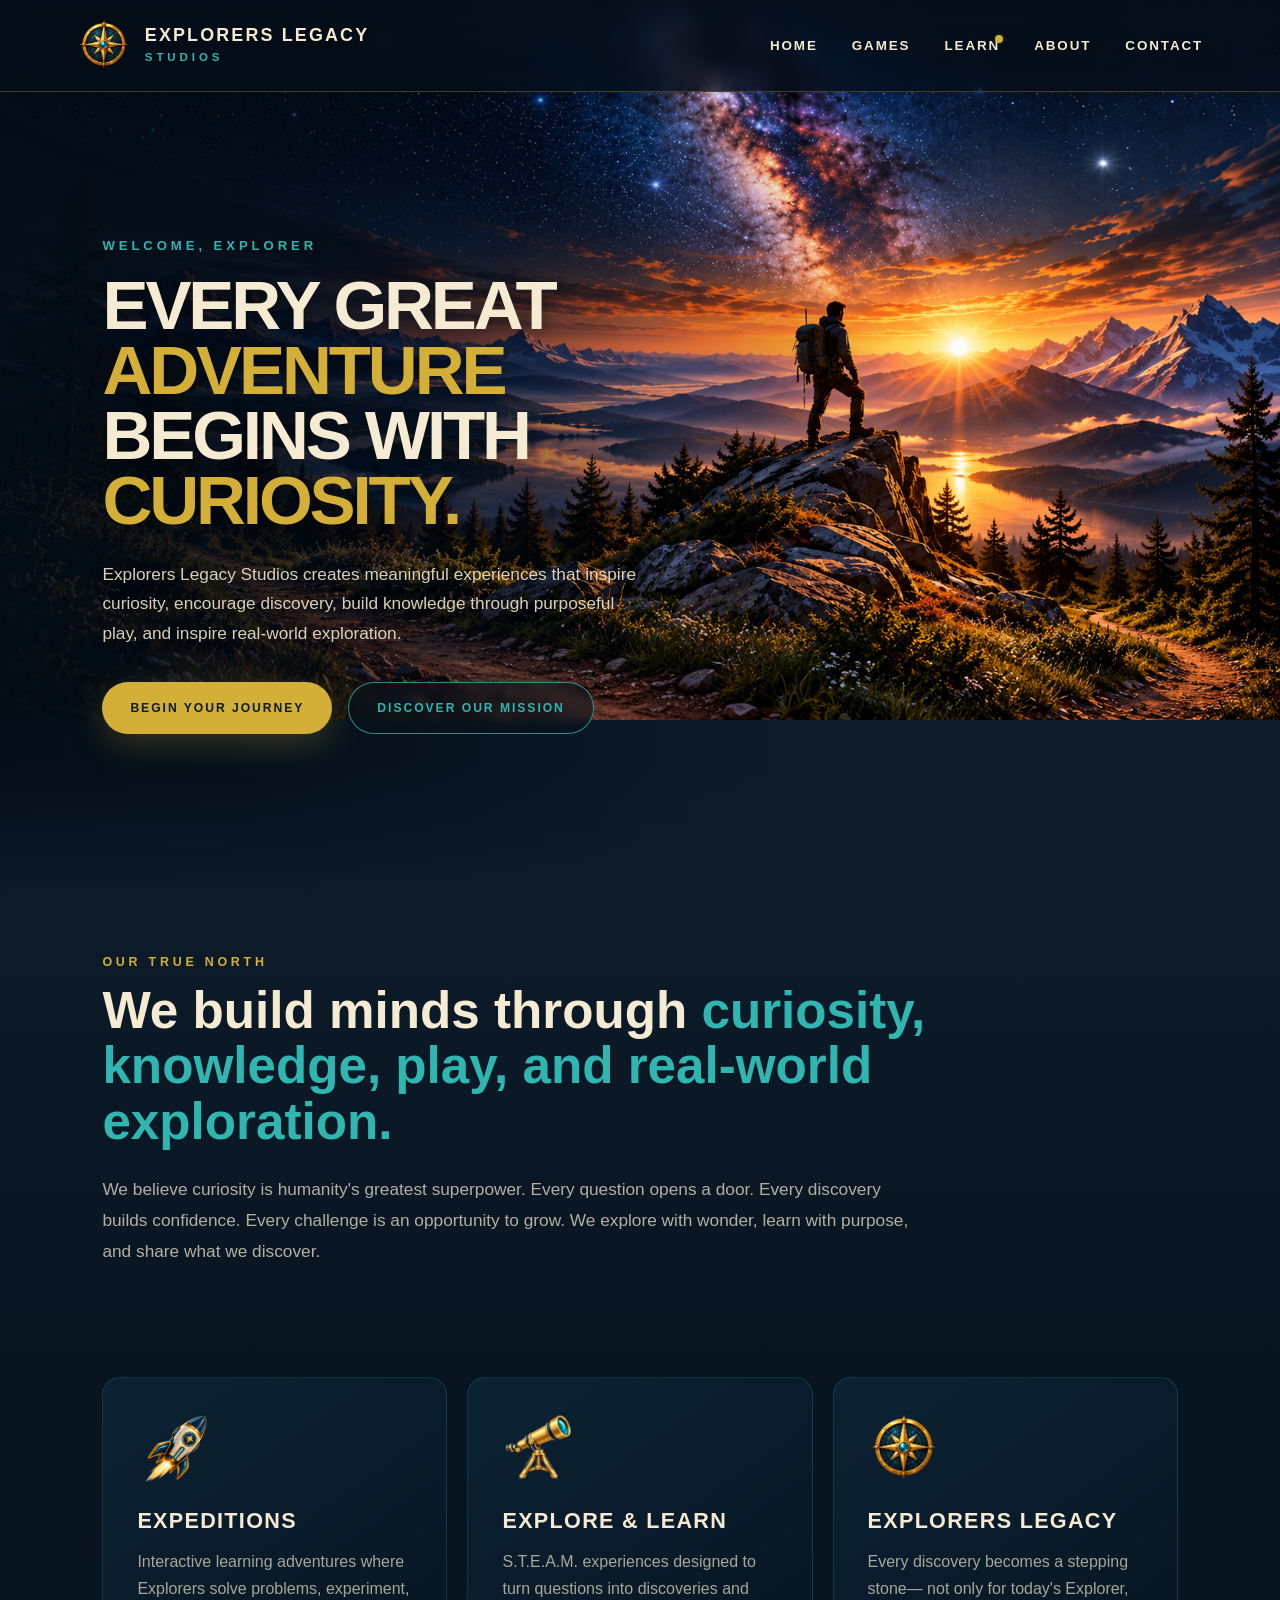
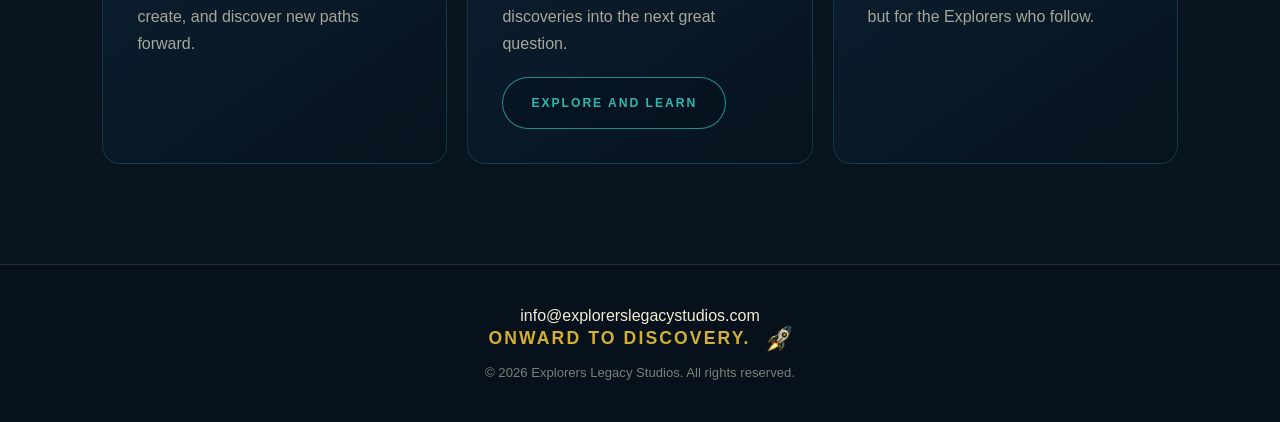
==== commit fbf9fcb0: "Standardize Explorers Legacy branding without apostrophes" ====
--- a/index.html
+++ b/index.html
@@ -135,7 +135,7 @@
        Temporary compass mark.
 
        We will replace this with the official
-       Explorer's Legacy emblem asset.
+       Explorers Legacy emblem asset.
     */
 
     .compass-mark {
@@ -1320,7 +1320,7 @@
           <div class="card-icon">
   <img
     src="assets/images/observatory_telescope_icon.png"
-    alt="Explorer's Legacy Telescope"
+    alt="Explorers Legacy Telescope"
     class="card-icon-image"
   >
 </div>
@@ -1352,7 +1352,7 @@
 </div>
 
           <h3>
-            Explorer's Legacy
+            Explorers Legacy
           </h3>
 
           <p>
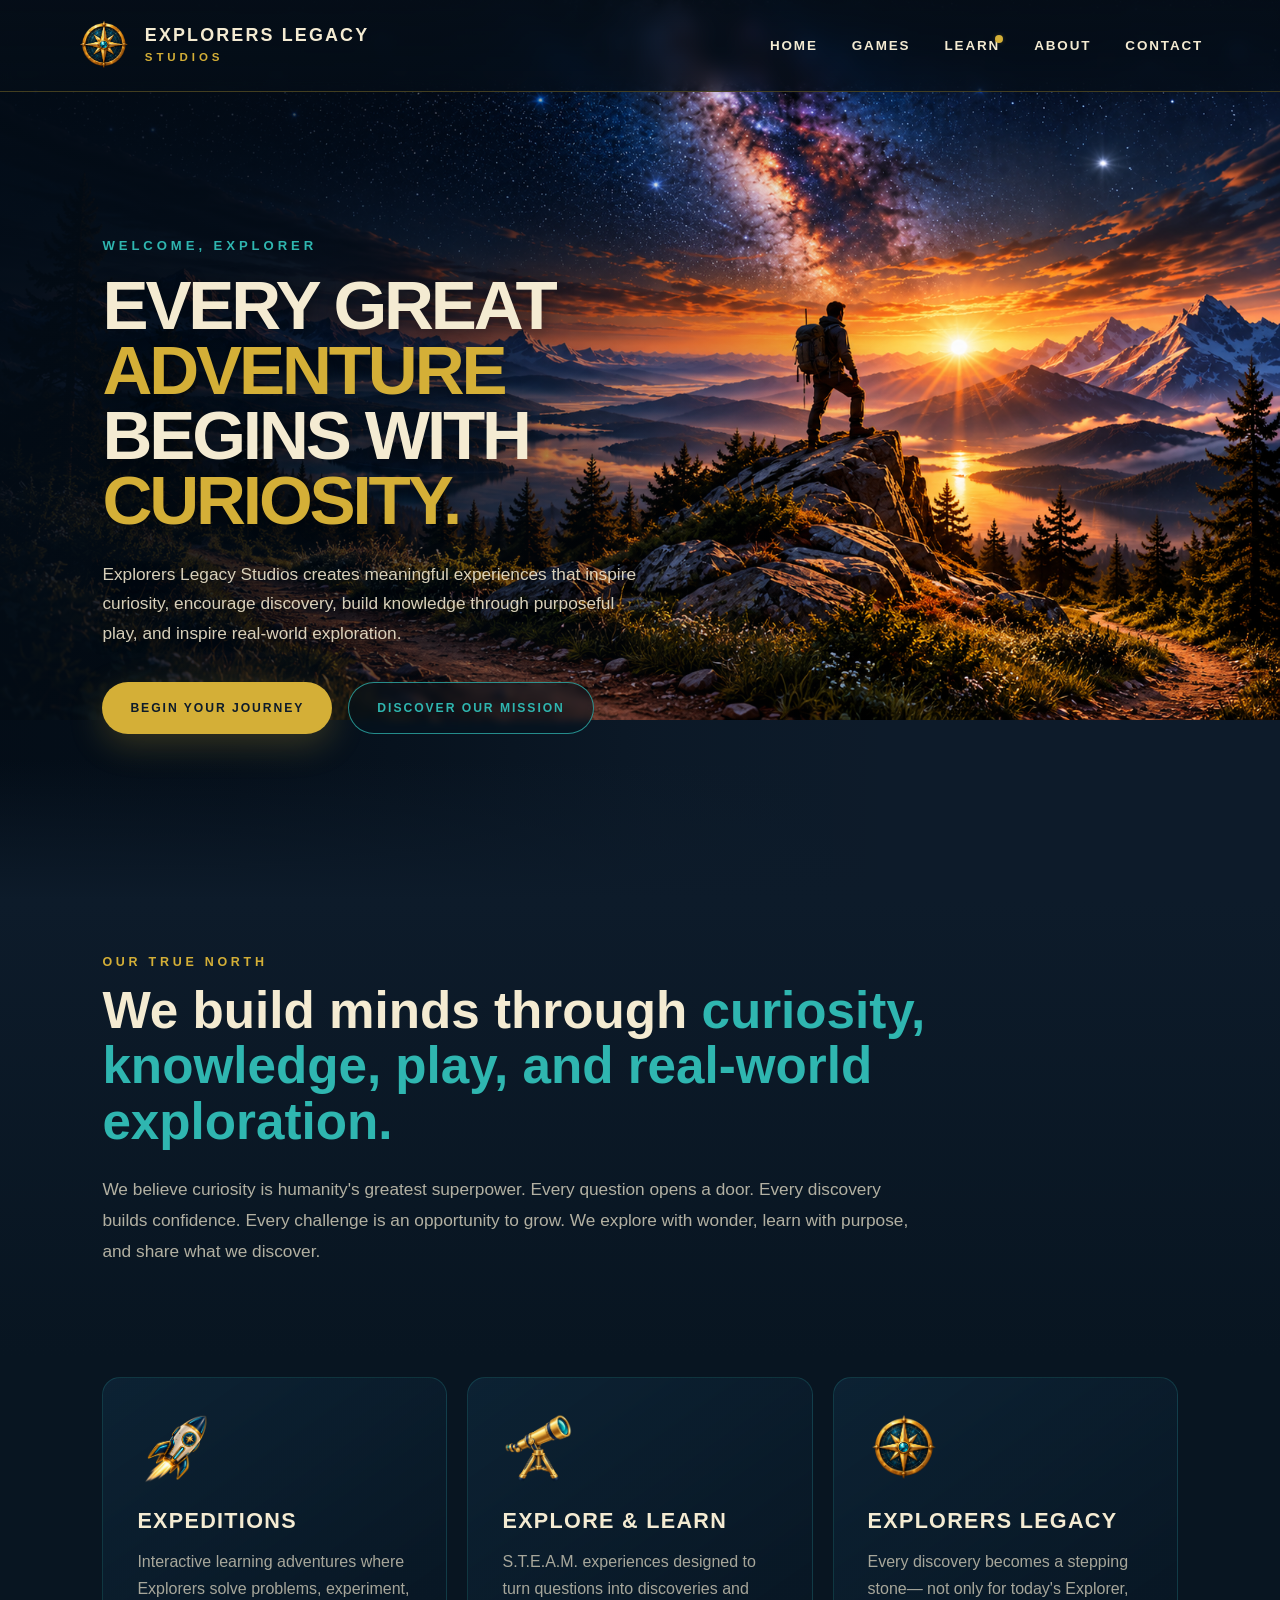
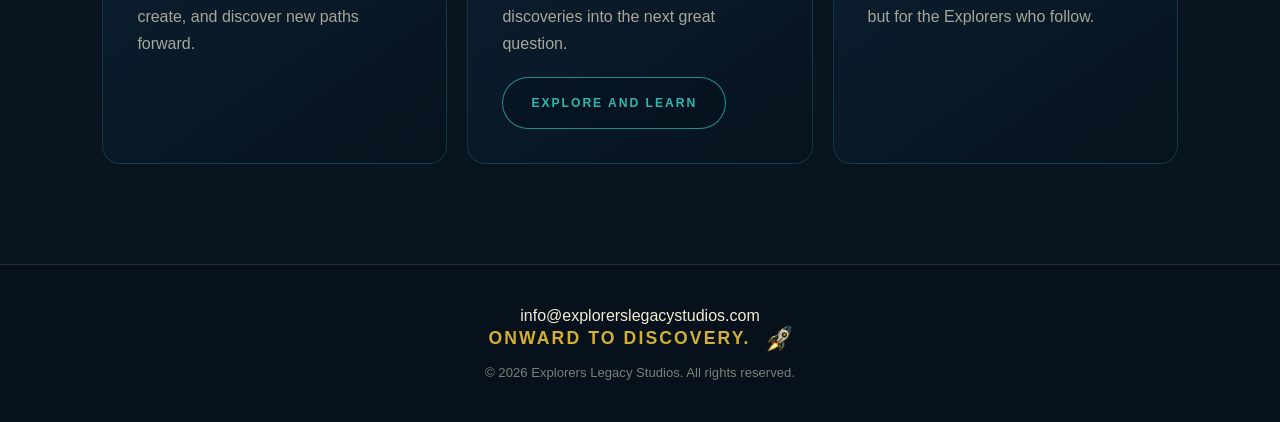
==== commit 728b628a: "Use gold for Studios in every website header" ====
--- a/index.html
+++ b/index.html
@@ -193,7 +193,7 @@
         7px;
 
       color:
-        var(--discovery-teal);
+        var(--explorer-gold);
 
       font-size:
         0.72rem;
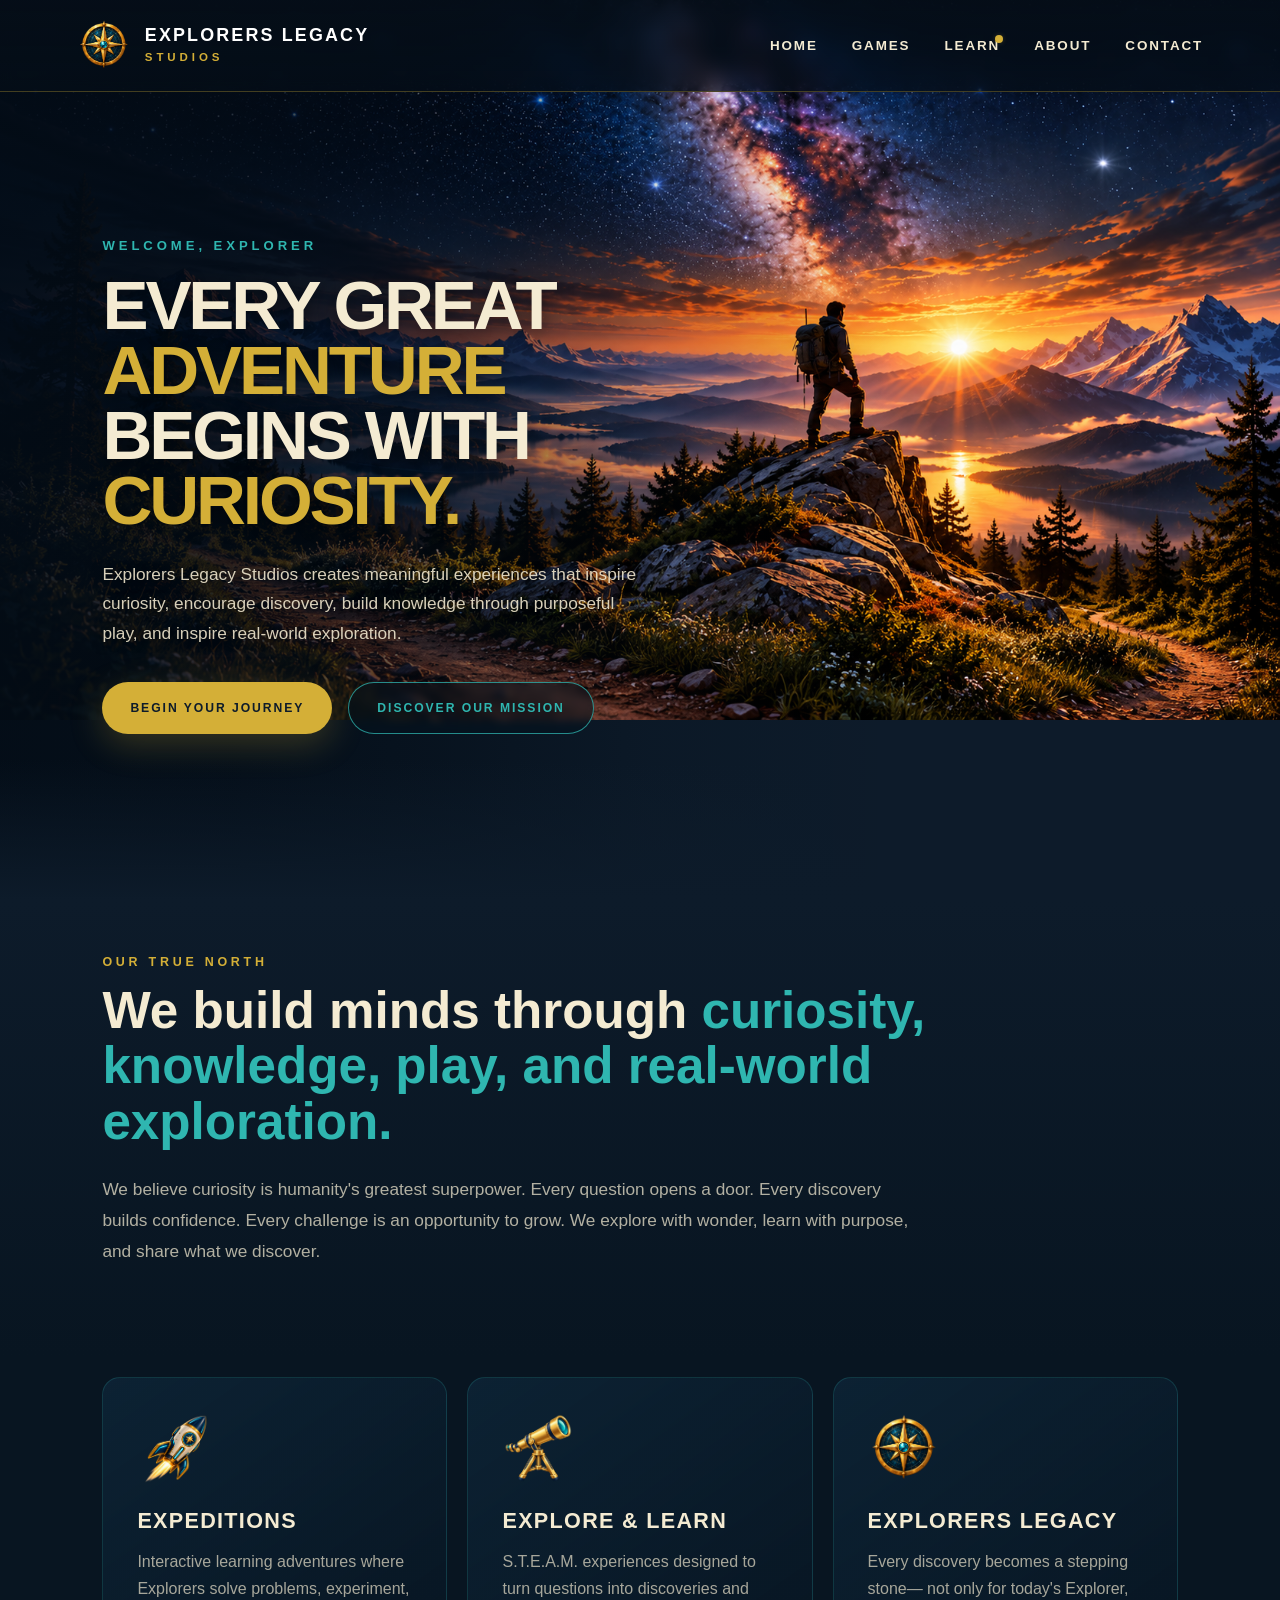
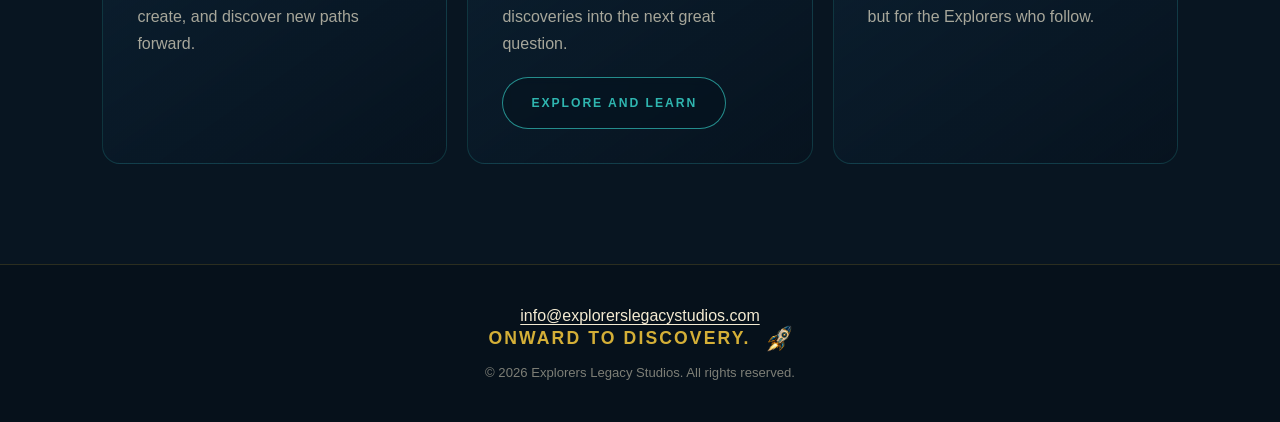
==== commit 0dd11c22: "Lock the wordmark to white and Explorer Gold. Record the November 2026 Mandatory Development Standar" ====
--- a/index.html
+++ b/index.html
@@ -168,10 +168,12 @@
     display: block;
 }
 
+    /* ELS-23 locked wordmark: EXPLORERS LEGACY is white. Do not recolor. */
+
     .brand-name {
 
       color:
-        var(--maple-ivory);
+        #FFFFFF;
 
       font-size:
         1.12rem;
@@ -187,13 +189,15 @@
     }
 
 
+    /* ELS-23 locked wordmark: STUDIOS is Explorer Gold #D4AF37, not Discovery Teal. */
+
     .brand-subtitle {
 
       margin-top:
         7px;
 
       color:
-        var(--explorer-gold);
+        #D4AF37;
 
       font-size:
         0.72rem;
@@ -930,13 +934,6 @@
 
         font-size:
           0.61rem;
-      }
-
-
-      .main-nav {
-
-        display:
-          none;
       }
 
 
@@ -1091,6 +1088,12 @@
 .skip-link { position: fixed; top: 12px; left: 12px; z-index: 2000; transform: translateY(calc(-100% - 24px)); padding: 12px 18px; background: #F4EBD2; color: #0D1B2A; font-weight: 700; border: 2px solid #0D1B2A; border-radius: 4px; }
 .skip-link:focus { transform: none; outline: 3px solid #D4AF37; outline-offset: 3px; }
 #main-content:focus { outline: 3px solid #D4AF37; outline-offset: -3px; }
+.button:focus-visible, footer a:focus-visible { outline: 3px solid #D4AF37; outline-offset: 3px; }
+footer a { text-decoration: underline; text-underline-offset: 3px; }
+@media (prefers-reduced-motion: reduce) {
+  html { scroll-behavior: auto; }
+  *, *::before, *::after { transition-duration: 0.01ms !important; animation-duration: 0.01ms !important; }
+}
 
 #learn-newest-link{position:relative}.learn-label{line-height:1}.learn-final-letter{position:relative;display:inline-block}.main-nav .new-content-dot{position:absolute;right:-3px;top:-4px;width:8px;height:8px;border-radius:50%;background:#d4af37;box-shadow:0 0 5px rgba(212,175,55,.25);pointer-events:none}.new-content-dot[hidden]{display:none}
 </style>
@@ -1416,6 +1419,11 @@
   });
 </script>
 
+<!-- Browser storage for the Learn marker only.
+     Key: els-learn-seen. Value: the content version string on the Learn link.
+     Purpose: hide the "new articles" dot after this browser opens it.
+     It stores no name, account, or location. It remains until that version
+     changes or the reader clears site data for this browser. -->
 <script>(function(){var link=document.getElementById("learn-newest-link");if(!link)return;var dot=link.querySelector(".new-content-dot");var key="els-learn-seen";var version=link.dataset.contentVersion;var seen=false;function update(){try{seen=localStorage.getItem(key)===version;}catch(e){}dot.hidden=seen;link.setAttribute("href",seen?"learn.html":link.dataset.newestUrl);link.title=seen?"Explore Learn articles":"New Learn articles available";link.setAttribute("aria-label",seen?"Learn":"Learn: newest articles");}update();window.addEventListener("pageshow",update);link.addEventListener("click",function(){seen=true;dot.hidden=true;try{localStorage.setItem(key,version);}catch(e){}setTimeout(update,0);});})();</script></body>
 
 </html>
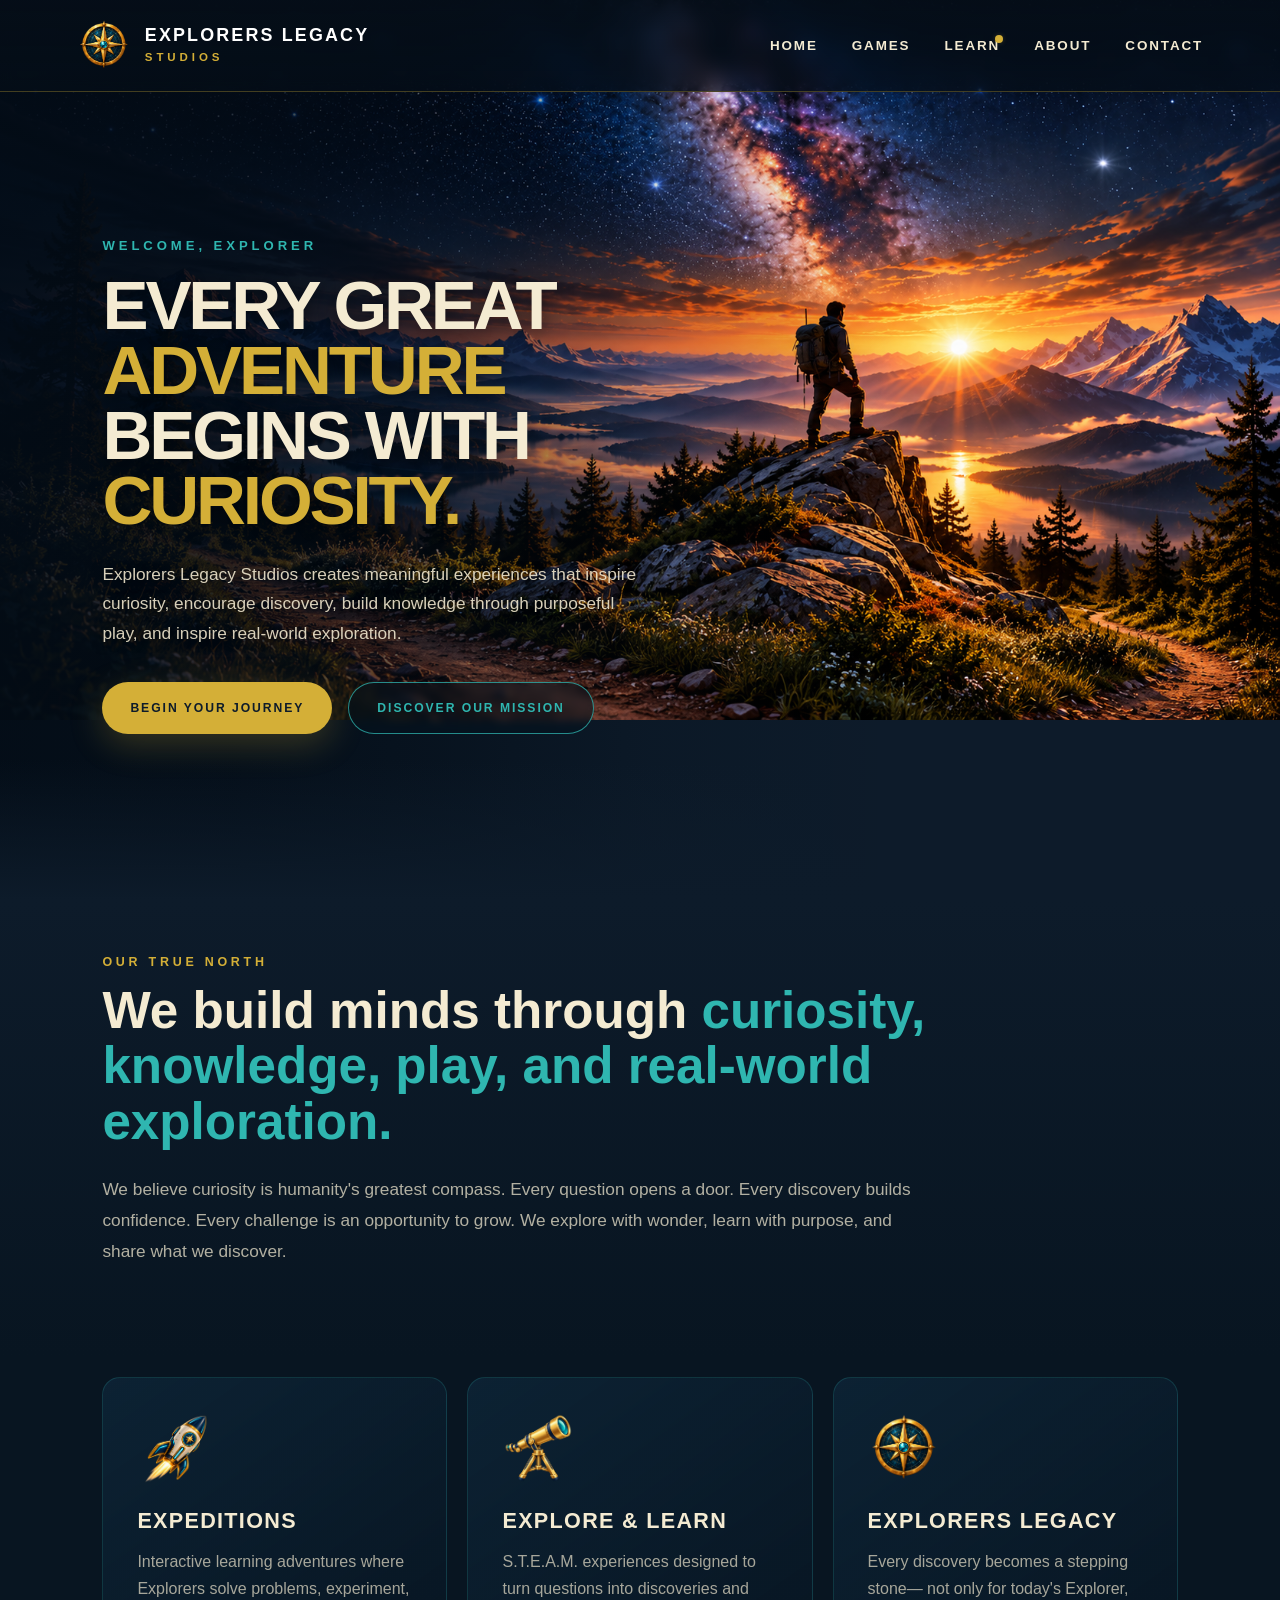
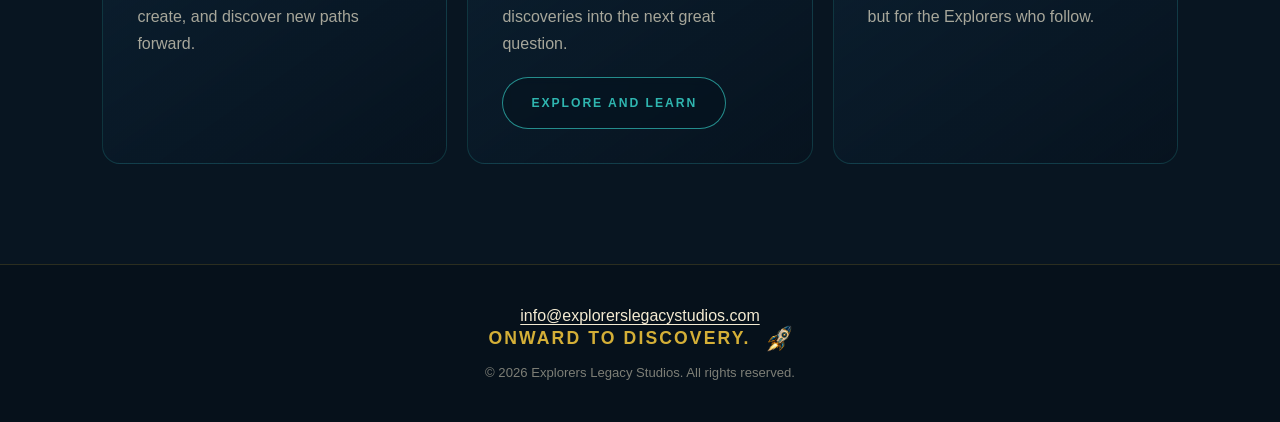
==== commit 9f600736: "Use the approved institute name and Explorer's Oath. Replace The Explorer's Institute with Explorers" ====
--- a/index.html
+++ b/index.html
@@ -1265,7 +1265,7 @@
         <p>
 
           We believe curiosity is humanity's greatest
-          superpower. Every question opens a door.
+          compass. Every question opens a door.
           Every discovery builds confidence. Every
           challenge is an opportunity to grow. We
           explore with wonder, learn with purpose,
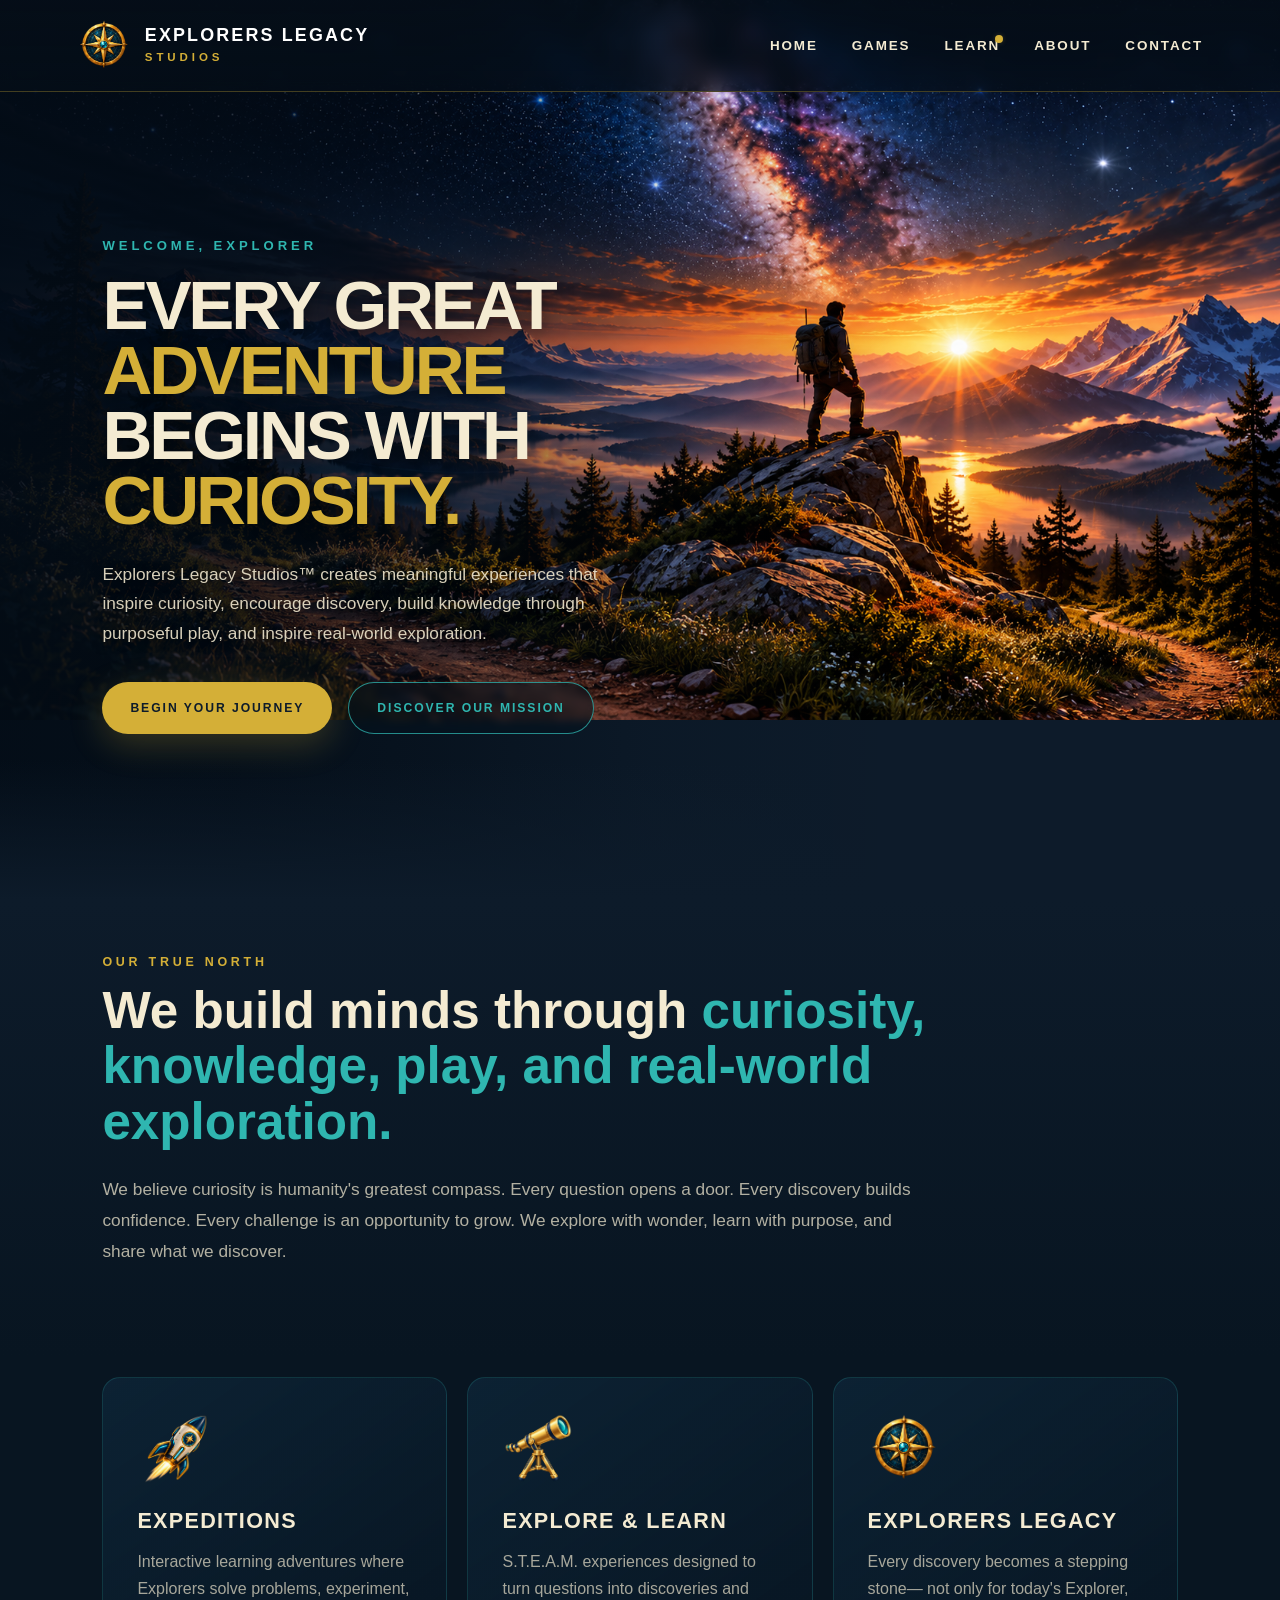
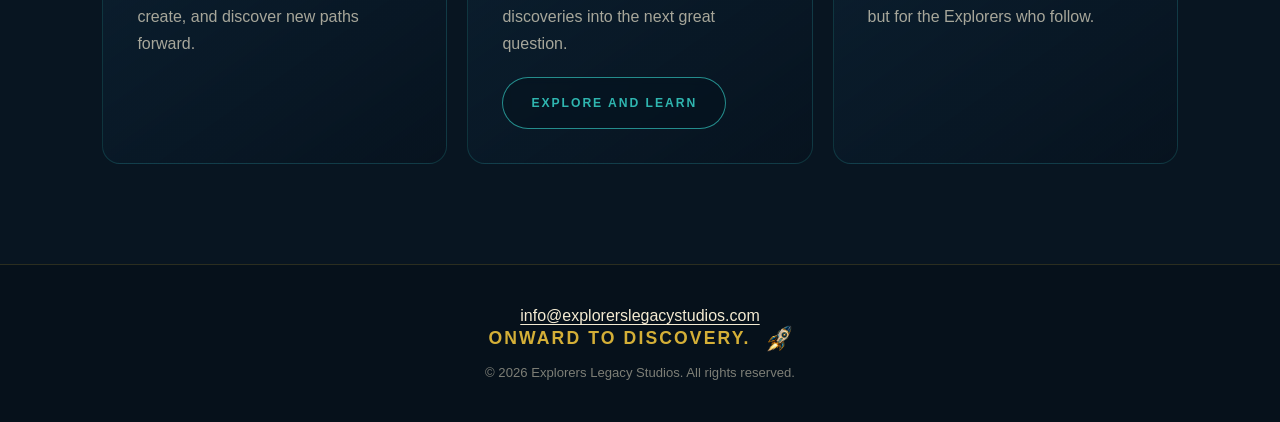
==== commit 4bf049f4: "Align public copy with the current Explorers Legacy Studios brand. Replace the retired beliefs headi" ====
--- a/index.html
+++ b/index.html
@@ -10,7 +10,7 @@
   >
 
   <title>
-    Explorers Legacy Studios | Onward to Discovery
+    Explorers Legacy Studios™ | Onward to Discovery
   </title>
 
   <meta
@@ -1203,7 +1203,7 @@
 
         <p class="hero-description">
 
-          Explorers Legacy Studios creates meaningful
+          Explorers Legacy Studios™ creates meaningful
           experiences that inspire curiosity, encourage
           discovery, build knowledge through purposeful
           play, and inspire real-world exploration.
